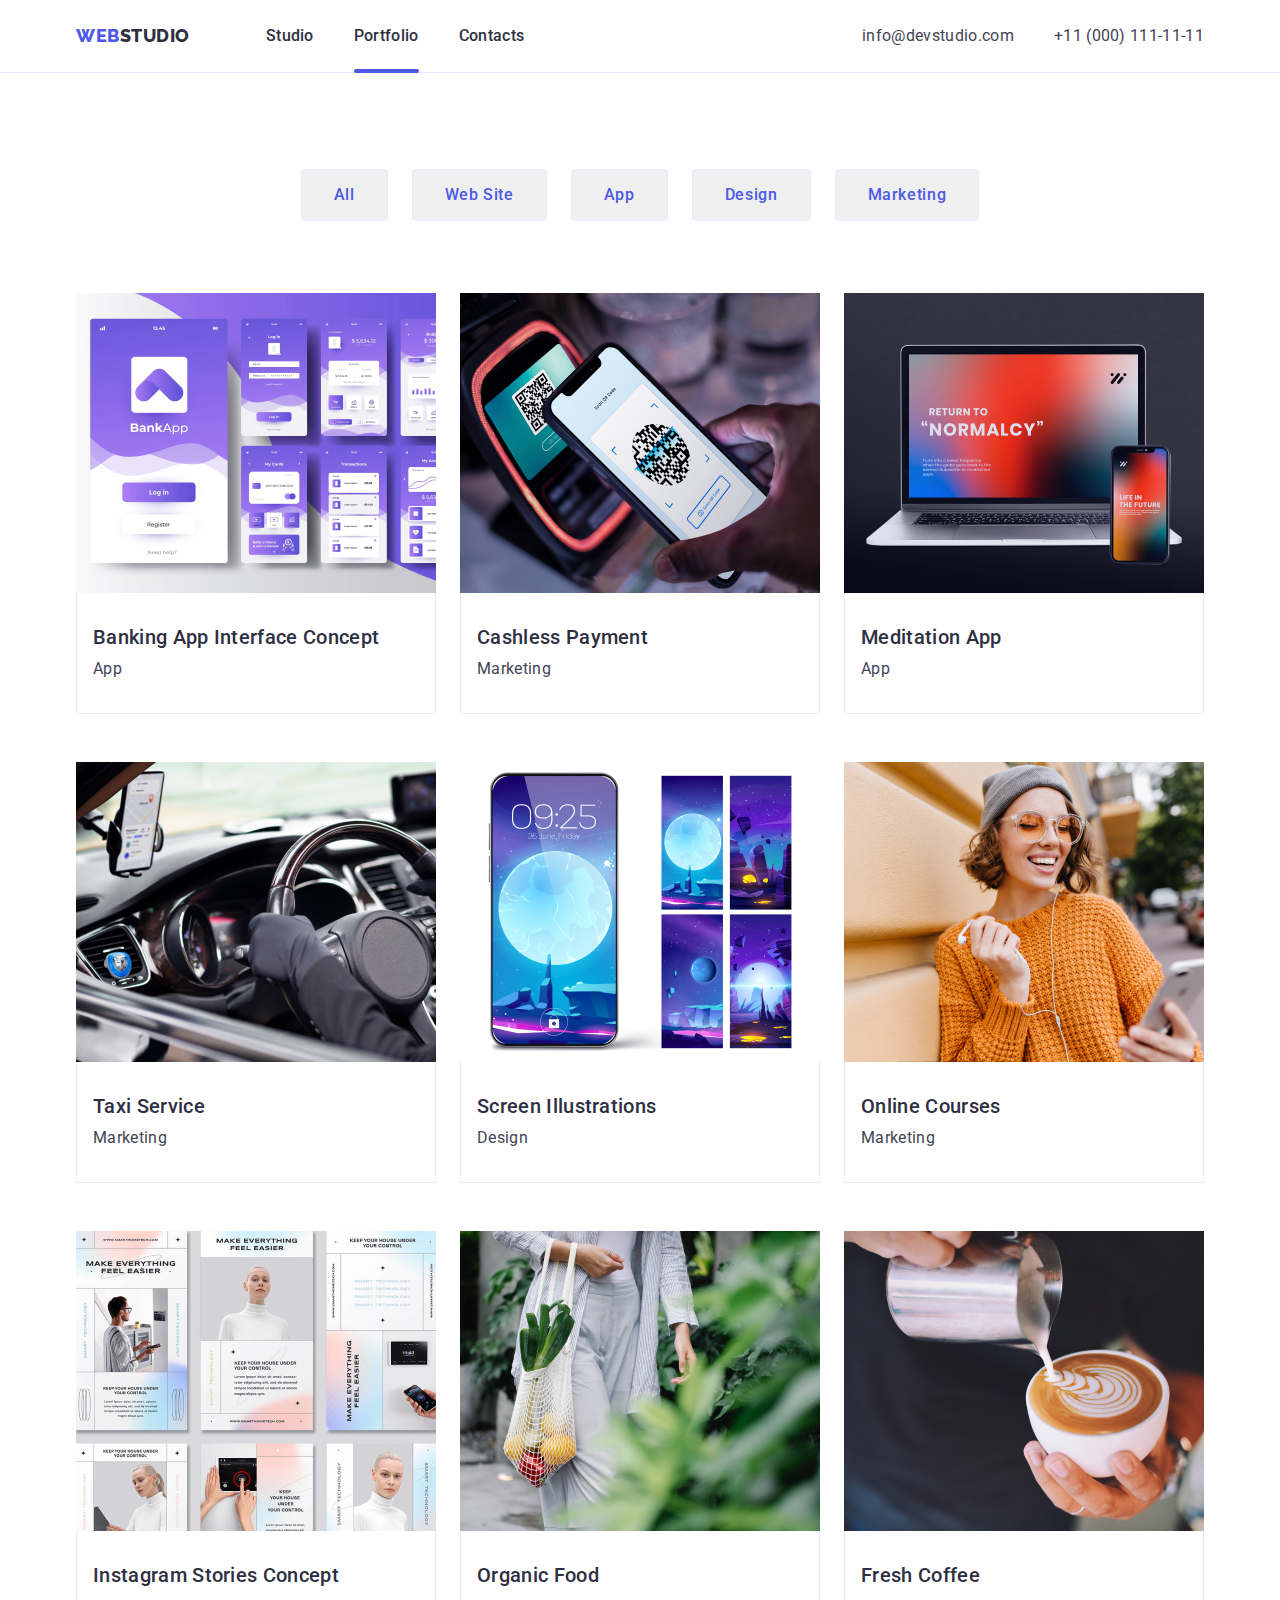
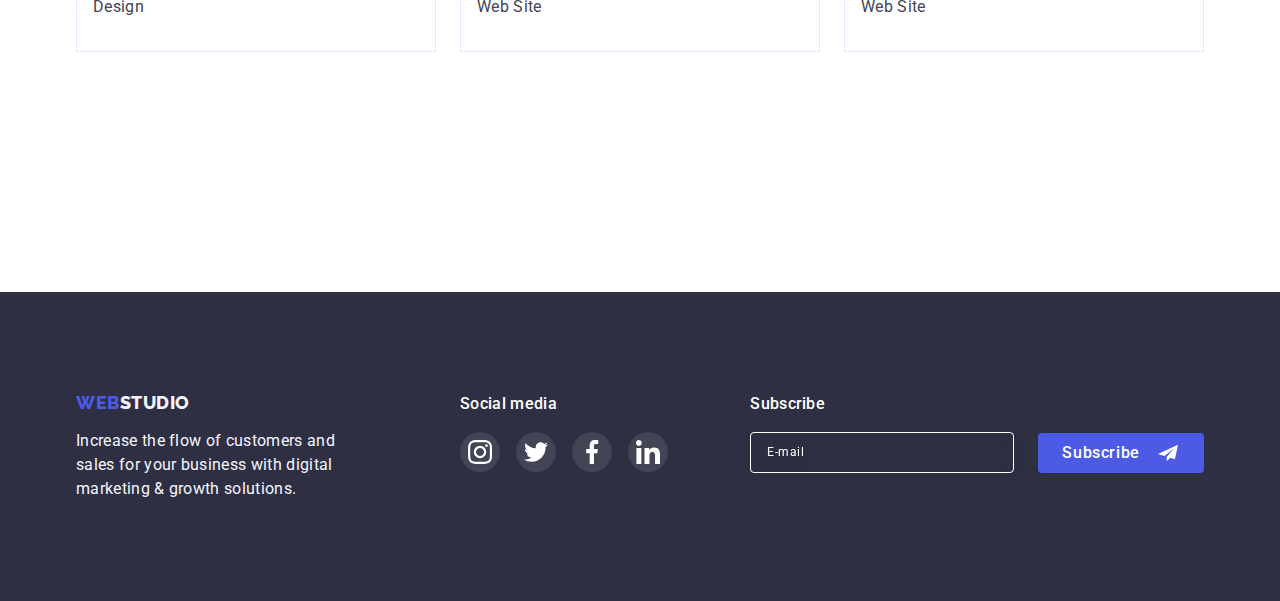
==== portfolio.html @ aff448b3 "Initial commit" ====
<!DOCTYPE html>
<html lang="en">
   <head>
      <meta charset="UTF-8" />
      <meta http-equiv="X-UA-Compatible" content="IE=edge" />
      <meta name="viewport" content="width=device-width, initial-scale=1.0" />
      <title>Portfolio</title>
      <link href=" https://cdn.jsdelivr.net/npm/modern-normalize@1.1.0/modern-normalize.min.css " rel="stylesheet" />
      <link rel="preconnect" href="https://fonts.googleapis.com" />
      <link rel="preconnect" href="https://fonts.gstatic.com" crossorigin />
      <link href="https://fonts.googleapis.com/css2?family=Raleway:wght@800&family=Roboto:wght@400;500;700;900&display=swap" rel="stylesheet" />
      <link rel="stylesheet" href="css/styles.css" />
   </head>
   <body>
      <!-- header -->
      <header class="header">
         <div class="container header__content">
            <nav class="header__nav">
               <a href="./index.html" class="header__logo link">Web<span>Studio</span></a>
               <ul class="header__menu-list list">
                  <li class="header__menu-item"><a href="./index.html" class="header__menu-link link">Studio</a></li>
                  <li class="header__menu-item active"><a href="./portfolio.html" class="header__menu-link link">Portfolio</a></li>
                  <li class="header__menu-item"><a href="" class="header__menu-link link">Contacts</a></li>
               </ul>
            </nav>
            <address class="header__contacts">
               <ul class="list header__contacts-list">
                  <li class="header__contacts-item"><a href="mailto:info@devstudio.com" class="header__contacts-link link">info@devstudio.com</a></li>
                  <li class="header__contacts-item"><a href="tel:+110001111111" class="header__contacts-link link">+11 (000) 111-11-11</a></li>
               </ul>
            </address>
         </div>
      </header>
      <!-- main -->
      <main class="main">
         <section class="projects">
            <h1 class="projects__title" hidden>My portfolio</h1>
            <div class="container">
               <ul class="filter__list list">
                  <li class="filter__item"><button type="button" class="filter__button">All</button></li>
                  <li class="filter__item"><button type="button" class="filter__button">Web Site</button></li>
                  <li class="filter__item"><button type="button" class="filter__button">App</button></li>
                  <li class="filter__item"><button type="button" class="filter__button">Design</button></li>
                  <li class="filter__item"><button type="button" class="filter__button">Marketing</button></li>
               </ul>
               <ul class="projects__list list">
                  <li class="projects__item">
                     <a href="" class="link">
                        <div class="projects__item-wrapper">
                           <img src="./images/portfolio/banking-app-interface-concept.jpg" alt="banking app interface" class="projects__item-img" width="360" height="300" />
                           <p class="project__item-cover-text">14 Stylish and User-Friendly App Design Concepts · Task Manager App · Calorie Tracker App · Exotic Fruit Ecommerce App · Cloud Storage App</p>
                        </div>
                        <div class="project__item-content">
                           <h2 class="projects__item-title">Banking App Interface Concept</h2>
                           <p class="projects__item-desc">App</p>
                        </div>
                     </a>
                  </li>
                  <li class="projects__item">
                     <a href="" class="link">
                        <div class="projects__item-wrapper">
                           <img src="./images/portfolio/cashless-payment.jpg" alt="using a smartphone to pay" class="projects__item-img" width="360" height="300" />
                           <p class="project__item-cover-text">14 Stylish and User-Friendly App Design Concepts · Task Manager App · Calorie Tracker App · Exotic Fruit Ecommerce App · Cloud Storage App</p>
                        </div>
                        <div class="project__item-content">
                           <h2 class="projects__item-title">Cashless Payment</h2>
                           <p class="projects__item-desc">Marketing</p>
                        </div>
                     </a>
                  </li>
                  <li class="projects__item">
                     <a href="" class="link">
                        <div class="projects__item-wrapper">
                           <img src="./images/portfolio/meditaion-app.jpg" alt="meditation app" class="projects__item-img" width="360" height="300" />
                           <p class="project__item-cover-text">14 Stylish and User-Friendly App Design Concepts · Task Manager App · Calorie Tracker App · Exotic Fruit Ecommerce App · Cloud Storage App</p>
                        </div>
                        <div class="project__item-content">
                           <h2 class="projects__item-title">Meditation App</h2>
                           <p class="projects__item-desc">App</p>
                        </div>
                     </a>
                  </li>
                  <li class="projects__item">
                     <a href="" class="link">
                        <div class="projects__item-wrapper">
                           <img src="./images/portfolio/taxi-service.jpg" alt="taxi service" class="projects__item-img" width="360" height="300" />
                           <p class="project__item-cover-text">14 Stylish and User-Friendly App Design Concepts · Task Manager App · Calorie Tracker App · Exotic Fruit Ecommerce App · Cloud Storage App</p>
                        </div>
                        <div class="project__item-content">
                           <h2 class="projects__item-title">Taxi Service</h2>
                           <p class="projects__item-desc">Marketing</p>
                        </div>
                     </a>
                  </li>
                  <li class="projects__item">
                     <a href="" class="link">
                        <div class="projects__item-wrapper">
                           <img src="./images/portfolio/screen-illustrations.jpg" alt="phone theme illustration" class="projects__item-img" width="360" height="300" />
                           <p class="project__item-cover-text">14 Stylish and User-Friendly App Design Concepts · Task Manager App · Calorie Tracker App · Exotic Fruit Ecommerce App · Cloud Storage App</p>
                        </div>
                        <div class="project__item-content">
                           <h2 class="projects__item-title">Screen Illustrations</h2>
                           <p class="projects__item-desc">Design</p>
                        </div>
                     </a>
                  </li>
                  <li class="projects__item">
                     <a href="" class="link">
                        <div class="projects__item-wrapper">
                           <img src="./images/portfolio/online-courses.jpg" alt="girl speaking by video chat" class="projects__item-img" width="360" height="300" />
                           <p class="project__item-cover-text">14 Stylish and User-Friendly App Design Concepts · Task Manager App · Calorie Tracker App · Exotic Fruit Ecommerce App · Cloud Storage App</p>
                        </div>
                        <div class="project__item-content">
                           <h2 class="projects__item-title">Online Courses</h2>
                           <p class="projects__item-desc">Marketing</p>
                        </div>
                     </a>
                  </li>
                  <li class="projects__item">
                     <a href="" class="link">
                        <div class="projects__item-wrapper">
                           <img src="./images/portfolio/instagram-stories-concept.jpg" alt="concept of instagram stories" class="projects__item-img" width="360" height="300" />
                           <p class="project__item-cover-text">14 Stylish and User-Friendly App Design Concepts · Task Manager App · Calorie Tracker App · Exotic Fruit Ecommerce App · Cloud Storage App</p>
                        </div>
                        <div class="project__item-content">
                           <h2 class="projects__item-title">Instagram Stories Concept</h2>
                           <p class="projects__item-desc">Design</p>
                        </div>
                     </a>
                  </li>
                  <li class="projects__item">
                     <a href="" class="link">
                        <div class="projects__item-wrapper">
                           <img src="./images/portfolio/organic-food.jpg" alt="girl carry organic food" class="projects__item-img" width="360" height="300" />
                           <p class="project__item-cover-text">14 Stylish and User-Friendly App Design Concepts · Task Manager App · Calorie Tracker App · Exotic Fruit Ecommerce App · Cloud Storage App</p>
                        </div>
                        <div class="project__item-content">
                           <h2 class="projects__item-title">Organic Food</h2>
                           <p class="projects__item-desc">Web Site</p>
                        </div>
                     </a>
                  </li>
                  <li class="projects__item">
                     <a href="" class="link">
                        <div class="projects__item-wrapper">
                           <img src="./images/portfolio/fresh-coffee.jpg" alt="latte art example" class="projects__item-img" width="360" height="300" />
                           <p class="project__item-cover-text">14 Stylish and User-Friendly App Design Concepts · Task Manager App · Calorie Tracker App · Exotic Fruit Ecommerce App · Cloud Storage App</p>
                        </div>
                        <div class="project__item-content">
                           <h2 class="projects__item-title">Fresh Coffee</h2>
                           <p class="projects__item-desc">Web Site</p>
                        </div>
                     </a>
                  </li>
               </ul>
            </div>
         </section>
      </main>
      <!-- footer -->
      <footer class="footer">
         <div class="container footer__container">
            <div class="footer__content">
               <a href="./index.html" class="header__logo link footer__logo">Web<span class="footer__logo-span">Studio</span></a>
               <p class="footer__text">Increase the flow of customers and sales for your business with digital marketing & growth solutions.</p>
            </div>
            <div class="footer__social">
               <h2 class="footer__title">Social media</h2>
               <ul class="footer__list list">
                  <li class="footer__item">
                     <a href="" class="footer__link">
                        <svg width="24" height="24" class="footer__icon">
                           <use href="./images/icons.svg#icon-instagram"></use>
                        </svg>
                     </a>
                  </li>
                  <li class="footer__item">
                     <a href="" class="footer__link">
                        <svg width="24" height="24" class="footer__icon">
                           <use href="./images/icons.svg#icon-twitter"></use>
                        </svg>
                     </a>
                  </li>
                  <li class="footer__item">
                     <a href="" class="footer__link">
                        <svg width="24" height="24" class="footer__icon">
                           <use href="./images/icons.svg#icon-facebook"></use>
                        </svg>
                     </a>
                  </li>
                  <li class="footer__item">
                     <a href="" class="footer__link">
                        <svg width="24" height="24" class="footer__icon">
                           <use href="./images/icons.svg#icon-linkedin"></use>
                        </svg>
                     </a>
                  </li>
               </ul>
            </div>
            <div class="footer__subscribe">
               <h2 class="footer__title">Subscribe</h2>
               <form class="footer__form">
                  <input type="text" class="footer__form-email" name="footer__form-email" id="footer__form-email" placeholder="E-mail" />
                  <button class="footer__form-button" type="submit">
                     <span>Subscribe</span>
                     <svg class="footer__form-icon" width="24" height="20">
                        <use href="./images/icons.svg#icon-telegram"></use>
                     </svg>
                  </button>
               </form>
            </div>
         </div>
      </footer>
   </body>
</html>
---- css/styles.css ----
p,
h1,
h2,
h3,
h4,
h5,
h6 {
   margin: 0;
}

ul {
   padding-left: 0;
   margin: 0;
}

button {
   cursor: pointer;
}

address {
   font-style: normal;
}

body {
   font-family: 'Open Sans', sans-serif;
}

img {
   display: block;
   width: 100%;
   height: auto;
}

.visually-hidden {
   position: absolute;
   width: 1px;
   height: 1px;
   margin: -1px;
   border: 0;
   padding: 0;

   white-space: nowrap;
   clip-path: inset(100%);
   clip: rect(0 0 0 0);
   overflow: hidden;
}

.container {
   max-width: 1158px;
   padding: 0 15px;
   margin: 0 auto;
}

:root {
   --clr-iris: #4d5ae5;
   --clr-ocean: #404bbf;
   --clr-navy-blue: #2e2f42;
   --clr-green: #31d0aa;
   --clr-slate: #434455;
   --clr-light-slate: #8e8f99;
   --clr-cornflower: #e7e9fc;
   --clr-cloud: #f4f4fd;
   --clr-dairy: #fcfcfc;
   --clr-navy-blue-modal: rgba(46, 47, 66, 0.4);
   --clr-grey: rgba(46, 47, 66, 0.7);
}

body {
   font-family: 'Roboto', sans-serif;
   font-size: 16px;
   font-weight: 400;
   line-height: 1.5;
   letter-spacing: 0.02em;
   color: var(--clr-slate);
}

.link {
   text-decoration: none;
}

.list {
   list-style: none;
}

/* HEADER */

.header {
   border-bottom: 1px solid #e7e9fc;
}

.header__content {
   display: flex;
   align-items: center;
   justify-content: space-between;
}

.header__nav {
   display: flex;
   align-items: center;
}

.header__logo {
   margin: 0 76px 0 0;
   font-family: 'Raleway', sans-serif;
   font-size: 18px;
   font-weight: 800;
   line-height: 1.17;
   letter-spacing: 0.03em;
   text-transform: uppercase;
   color: var(--clr-iris);
}

.header__logo span {
   color: var(--clr-navy-blue);
}

.header__menu-list {
   display: flex;
}

.header__menu-item {
   position: relative;
   padding: 24px 0;
   margin: 0 40px 0 0;
   font-weight: 500;
   font-size: 16px;
   line-height: 1.5;
   letter-spacing: 0.02em;
   color: var(--clr-navy-blue);
}

.header__menu-item:last-child {
   margin: 0;
}

.header__menu-item.active::after {
   content: '';
   position: absolute;
   bottom: -1px;
   left: 0;
   width: 100%;
   height: 4px;
   background-color: var(--clr-iris);
   border-radius: 4px;
}

.header__menu-item a,
.header__contacts-item a {
   font-family: inherit;
   font-weight: 500;
   font-style: normal;
   color: var(--clr-navy-blue);
   text-decoration: none;
}

.header__menu-link {
   transition: color 250ms cubic-bezier(0.4, 0, 0.2, 1);
}

.header__menu-link:hover,
.header__menu-link:focus {
   color: var(--clr-ocean);
}

.header__contacts-item .header__contacts-link {
   font-weight: 400;
   letter-spacing: 0.02em;
   color: var(--clr-slate);
   transition: color 250ms cubic-bezier(0.4, 0, 0.2, 1);
}

.header__contacts-link:hover,
.header__contacts-link:focus {
   color: var(--clr-ocean);
}

.header__contacts {
   font-style: normal;
}

.header__contacts-list {
   display: flex;
}

.header__contacts-item:not(:last-child) {
   margin: 0 40px 0 0;
}

/* section HERO */

.hero {
   padding: 188px 0;
   background: linear-gradient(rgba(46, 47, 66, 0.7), rgba(46, 47, 66, 0.7)), url('../images/hero-background.png') no-repeat 0 0 / cover;
}

.hero__container {
   display: flex;
   flex-direction: column;
   align-items: center;
   justify-content: center;
}

.hero__title {
   max-width: 496px;
   margin: 0 0 48px 0;
   font-size: 56px;
   font-weight: 700;
   line-height: 1.07;
   letter-spacing: 0.02em;
   color: #ffffff;
   text-align: center;
}

.hero__button {
   padding: 16px 32px;
   font-family: 'Roboto', sans-serif;
   font-size: 16px;
   font-weight: 500;
   line-height: 1.5;
   letter-spacing: 0.04em;
   color: #ffffff;
   cursor: pointer;
   background-color: var(--clr-iris);
   border: none;
   box-shadow: 0px 4px 4px rgba(0, 0, 0, 0.15);
   border-radius: 4px;
   transition: background-color 250ms cubic-bezier(0.4, 0, 0.2, 1);
}

.hero__button:hover,
.hero__button:focus {
   background-color: var(--clr-ocean);
}

/* section FEATURES */
.features {
   padding: 120px 0;
}

.features__title {
   margin: 0 0 8px 0;
   font-size: 20px;
   font-weight: 500;
   line-height: 1.2;
   letter-spacing: 0.02em;
   color: var(--clr-navy-blue);
}

.features__list {
   display: flex;
}

.features__item:not(:last-child) {
   margin: 0 24px 0 0;
}

.features__img {
   padding: 24px 100px;
   margin: 0 0 8px 0;
   background-color: var(--clr-cloud);
}

/* section ABOUT US */
.about-us {
   padding: 0 0 120px 0;
}

.about-us__title {
   margin: 0 0 72px 0;
   font-size: 36px;
   font-weight: 700;
   line-height: 1.11;
   color: var(--clr-navy-blue);
   text-transform: capitalize;
   text-align: center;
}

.about-us__list {
   display: flex;
}

.about-us__item:not(:last-child) {
   margin: 0 24px 0 0;
}

/* section OUR TEAM */
.our-team {
   padding: 120px 0;
   background-color: var(--clr-cloud);
}

.our-team__title {
   margin: 0 0 72px 0;
   font-size: 36px;
   font-weight: 700;
   line-height: 1.11;
   letter-spacing: 0.02em;
   color: var(--clr-navy-blue);
   text-transform: capitalize;
   text-align: center;
}

.our-team__list {
   display: flex;
}

.our-team__item {
   background-color: #ffffff;
   box-shadow: 0px 1px 6px rgba(46, 47, 66, 0.08), 0px 1px 1px rgba(46, 47, 66, 0.16), 0px 2px 1px rgba(46, 47, 66, 0.08);
   border-radius: 0px 0px 4px 4px;
}

.our-team__item:not(:last-child) {
   margin: 0 24px 0 0;
}

.our-team__item-img {
   display: block;
}

.our-team__item-content {
   padding: 32px 16px;
   text-align: center;
}

.our-team__item-title {
   margin: 0 0 8px 0;
   font-size: 20px;
   font-weight: 500;
   line-height: 1.2;
   letter-spacing: 0.02em;
   color: var(--clr-navy-blue);
}

.our-team__text {
   margin: 0 0 8px 0;
}

.our-team__item-soc-list {
   display: flex;
   align-items: center;
   justify-content: space-between;
}

.our-team__item-soc-link {
   display: flex;
   align-items: center;
   justify-content: center;
   width: 40px;
   height: 40px;
   background-color: var(--clr-iris);
   border-radius: 50%;
   transition: background-color 250ms cubic-bezier(0.4, 0, 0.2, 1);
}

.our-team__item-soc-link:hover,
.our-team__item-soc-link:focus {
   background-color: var(--clr-ocean);
}

.our-team__item-soc-icon {
   fill: #ffffff;
}

/* section FILTER */
.projects {
   padding: 96px 0 120px 0;
}

.filter__list {
   display: flex;
   align-items: center;
   justify-content: center;
   margin: 0 0 72px 0;
}

.filter__item:not(:last-child) {
   margin: 0 24px 0 0;
}

.filter__button {
   padding: 16px 32px;
   font-weight: 500;
   letter-spacing: 0.04em;
   color: var(--clr-iris);
   border-radius: 4px;
   border: 1px solid #e7e9fc;
   border-radius: 4px;
   cursor: pointer;
   transition: color 250ms cubic-bezier(0.4, 0, 0.2, 1), background-color 250ms cubic-bezier(0.4, 0, 0.2, 1), border-color 250ms cubic-bezier(0.4, 0, 0.2, 1), box-shadow 250ms cubic-bezier(0.4, 0, 0.2, 1);
}

.filter__button:hover,
.filter__button:focus {
   color: #ffffff;
   background-color: var(--clr-ocean);
   box-shadow: 0px 3px 1px rgba(0, 0, 0, 0.1), 0px 2px 1px rgba(0, 0, 0, 0.08), 0px 2px 2px rgba(0, 0, 0, 0.12);
   border-color: transparent;
}

.projects__list {
   display: flex;
   justify-content: space-between;
   flex-wrap: wrap;
   padding: 0 0 120px 0;
   row-gap: 48px;
   column-gap: 24px;
}

.projects__item a:hover .project__item-cover-text,
.projects__item a:focus .project__item-cover-text {
   transform: translateY(0);
}

.projects__item-wrapper {
   position: relative;
   overflow: hidden;
}

.project__item-cover-text {
   position: absolute;
   top: 0;
   height: 100%;
   padding: 40px 32px;
   color: var(--clr-cloud);
   background-color: var(--clr-iris);
   transform: translateY(100%);
   transition: transform 250ms cubic-bezier(0.4, 0, 0.2, 1);
}

.projects__item:hover,
.projects__item:focus {
   box-shadow: 0px 1px 6px rgba(46, 47, 66, 0.08), 0px 1px 1px rgba(46, 47, 66, 0.16), 0px 2px 1px rgba(46, 47, 66, 0.08);
}

.projects__item-img {
   display: block;
}

.project__item-content {
   padding: 32px 16px;
   background-color: #ffffff;
   border: 1px solid #e7e9fc;
   border-top: none;
}

.projects__item-title {
   margin: 0 0 8px 0;
   font-size: 20px;
   font-weight: 500;
   line-height: 1.2;
   color: var(--clr-navy-blue);
}

.projects__item-desc {
   color: var(--clr-slate);
}

/* section CUSTOMERS */
.customers {
   padding: 120px 0;
   text-align: center;
}

.customers__title {
   margin: 0 0 72px 0;
   font-size: 36px;
   font-weight: 700;
   line-height: 1.1;
}

.customers__list {
   display: flex;
   align-items: center;
   justify-content: space-between;
}

.customers__link {
   display: flex;
   align-items: center;
   justify-content: center;
   padding: 16px 32px;
   border: 1px solid #8e8f99;
   border-radius: 4px;
   transition: border-color 250ms cubic-bezier(0.4, 0, 0.2, 1), fill 250ms cubic-bezier(0.4, 0, 0.2, 1);
}

.customers__link:hover,
.customers__link:focus {
   border-color: var(--clr-ocean);
}

.customers__link:hover .customers__icon,
.customers__link:focus .customers__icon {
   fill: var(--clr-ocean);
}

.customers__icon {
   fill: #afb1b8;
   transition: fill 250ms cubic-bezier(0.4, 0, 0.2, 1);
}

/* FOOTER */
.footer {
   padding: 100px 0;
   background-color: var(--clr-navy-blue);
}

.footer__container {
   display: flex;
}

.footer__content {
   max-width: 264px;
   margin: 0 120px 0 0;
}

.footer__logo {
   display: inline-block;
   margin: 0 0 16px 0;
}

.footer__text {
   color: var(--clr-cloud);
}

.header__logo .footer__logo-span {
   color: var(--clr-cloud);
}

.footer__list {
   display: flex;
}

.footer__title {
   margin: 0 0 16px 0;
   font-size: 16px;
   font-weight: 500;
   line-height: 1.5;
   color: #ffffff;
}

.footer__item:not(:last-child) {
   margin: 0 16px 0 0;
}

.footer__link {
   display: flex;
   align-items: center;
   justify-content: center;
   width: 40px;
   height: 40px;
   background-color: rgba(255, 255, 255, 0.1);
   border-radius: 50%;
   transition: background-color 250ms cubic-bezier(0.4, 0, 0.2, 1);
}

.footer__link:hover,
.footer__link:focus {
   background-color: var(--clr-green);
}

.footer__icon {
   fill: #ffffff;
}

.footer__social {
   margin: 0 auto 0 0;
}

.footer__form {
   display: flex;
   align-items: center;
   justify-content: center;
}

.footer__form-email {
   padding: 8px 16px;
   margin: 0 24px 0 0;
   width: 264px;
   font-size: 12px;
   font-weight: 400;
   line-height: 1.9;
   letter-spacing: 0.04em;
   color: #ffffff;
   background-color: transparent;
   border: 1px solid #ffffff;
   filter: drop-shadow(0px 4px 4px rgba(0, 0, 0, 0.15));
   border-radius: 4px;
   transition: border-color 250ms cubic-bezier(0.4, 0, 0.2, 1);
}

.footer__form-email:focus {
   border-color: var(--clr-iris);
}

.footer__form-email::placeholder {
   color: #ffffff;
}

.footer__form-button {
   display: inline-flex;
   align-items: center;
   justify-content: center;
   padding: 8px 24px;
   color: #ffffff;
   background-color: var(--clr-iris);
   border-radius: 4px;
   border: none;
   cursor: pointer;
   transition: background-color 250ms cubic-bezier(0.4, 0, 0.2, 1);
}

.footer__form-button:hover,
.footer__form-button:focus {
   background-color: var(--clr-ocean);
}

.footer__form-button span {
   margin: 0 16px 0 0;
   font-weight: 500;
   letter-spacing: 0.04em;
   line-height: 1.5;
}

.footer__form-icon {
   fill: #ffffff;
}

/* MODAL */

.backdrop {
   position: fixed;
   top: 0;
   display: flex;
   align-items: center;
   justify-content: center;
   width: 100%;
   height: 100%;
   background-color: rgba(48, 48, 48, 0.445);
}

.modal {
   width: 406px;
   min-height: 576px;
   padding: 24px;
   background-color: var(--clr-dairy);
   box-shadow: 0px 1px 1px rgba(0, 0, 0, 0.14), 0px 1px 3px rgba(0, 0, 0, 0.12), 0px 2px 1px rgba(0, 0, 0, 0.2);
   border-radius: 4px;
}

.modal-close {
   display: block;
   padding: 0;
   margin: 0 0 24px auto;
   line-height: 0;
   width: 24px;
   height: 24px;
   border-radius: 50%;
   background: #e7e9fc;
   border: 1px solid rgba(0, 0, 0, 0.1);
   cursor: pointer;
   transition: background-color 250ms cubic-bezier(0.4, 0, 0.2, 1);
}

.modal-close:hover,
.modal-close:focus {
   background-color: var(--clr-ocean);
}

.modal-close-icon {
   transition: fill 250ms cubic-bezier(0.4, 0, 0.2, 1);
}

.modal-close:hover .modal-close-icon,
.modal-close:focus .modal-close-icon {
   fill: #ffffff;
}

.is-hidden {
   opacity: 0;
   visibility: hidden;
   pointer-events: none;
}

.no-scroll {
   overflow: hidden;
}

.modal-title {
   margin: 0 0 16px 0;
   font-weight: 500;
   color: var(--clr-navy-blue);
   text-align: center;
}

.modal-field {
   margin: 0 0 8px 0;
}

.modal-field-comment {
   margin: 0 0 16px 0;
}

.modal-field-privacy {
   margin: 0 0 24px 0;
}

.modal-label-text {
   display: inline-block;
   margin: 0 0 8px 0;
   font-size: 12px;
   line-height: 1.16;
   letter-spacing: 0.04em;
   color: var(--clr-light-slate);
}

.modal-input-wrap {
   position: relative;
}

.modal-input {
   width: 100%;
   height: 40px;
   padding: 0 0 0 38px;
   font-size: 12px;
   line-height: 1.16;
   letter-spacing: 0.04em;
   color: var(--clr-navy-blue);
   border: 1px solid #2e2f42;
   border-radius: 4px;
   outline: transparent;
   transition: border-color 250ms cubic-bezier(0.4, 0, 0.2, 1);
}

.modal-input-icon {
   position: absolute;
   top: 50%;
   left: 16px;
   transform: translateY(-50%);
   fill: var(--clr-navy-blue);
   transition: fill 250ms cubic-bezier(0.4, 0, 0.2, 1);
}

.modal-input:focus {
   border-color: var(--clr-iris);
}

.modal-input:focus + .modal-input-icon {
   fill: var(--clr-iris);
}

.modal-textarea:focus {
   border-color: var(--clr-iris);
}

.modal-textarea {
   width: 100%;
   height: 120px;
   font-size: 12px;
   line-height: 1.16;
   letter-spacing: 0.04em;
   color: var(--clr-navy-blue);
   border: 1px solid #999999;
   border-radius: 5px;
   background-color: transparent;
   resize: none;
   padding: 10px;
   outline: transparent;
}

.modal-textarea::placeholder {
   font-size: 12px;
   line-height: 1.16;
   letter-spacing: 0.04em;
   color: var(--clr-navy-blue-modal);
}

.check-text {
   display: flex;
   align-items: center;
   gap: 5px;
   position: relative;
   font-size: 12px;
   line-height: 1.333;
   letter-spacing: 0.04em;
   color: var(--clr-light-slate);
}

.check-text a {
   color: var(--clr-iris);
}

.check-text span {
   width: 16px;
   height: 16px;
   border-radius: 2px;
   border: 1px solid rgba(46, 47, 66, 0.4);
   display: flex;
   align-items: center;
   justify-content: center;
   fill: transparent;
   transition: background-color 250ms cubic-bezier(0.4, 0, 0.2, 1);
}

.modal-check:checked + .check-text span {
   background-color: var(--clr-ocean);
   border: none;
   fill: #f4f4fd;
}

.modal-check:focus + .check-text span {
   border-color: var(--clr-ocean);
}

.modal-button {
   display: block;
   min-width: 169px;
   min-height: 56px;
   margin: 0 auto;
   padding: 16px 32px;
   font-weight: 500;
   color: #ffffff;
   background-color: var(--clr-iris);
   box-shadow: 0px 4px 4px rgba(0, 0, 0, 0.15);
   border-radius: 4px;
   border: none;
   transition: background-color 250ms cubic-bezier(0.4, 0, 0.2, 1);
}

.modal-button:hover,
.modal-button:focus {
   background-color: var(--clr-ocean);
}
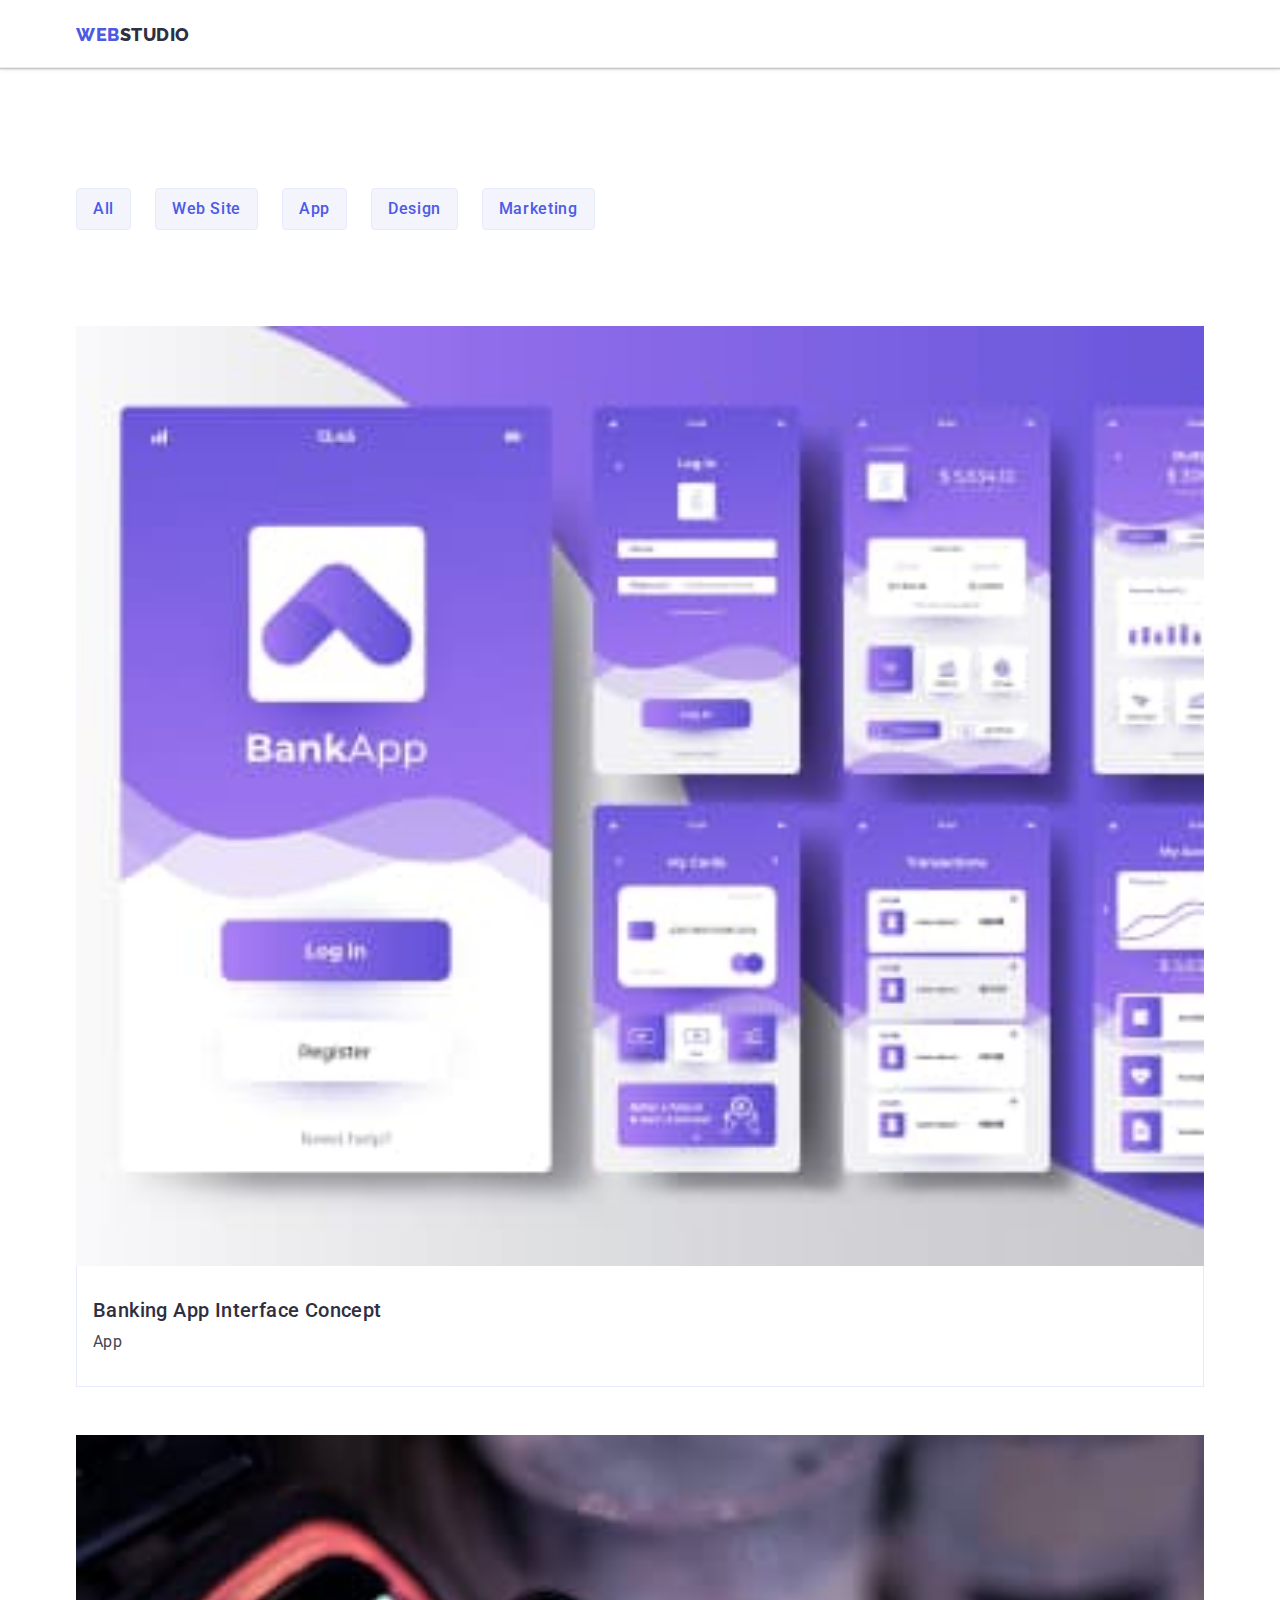
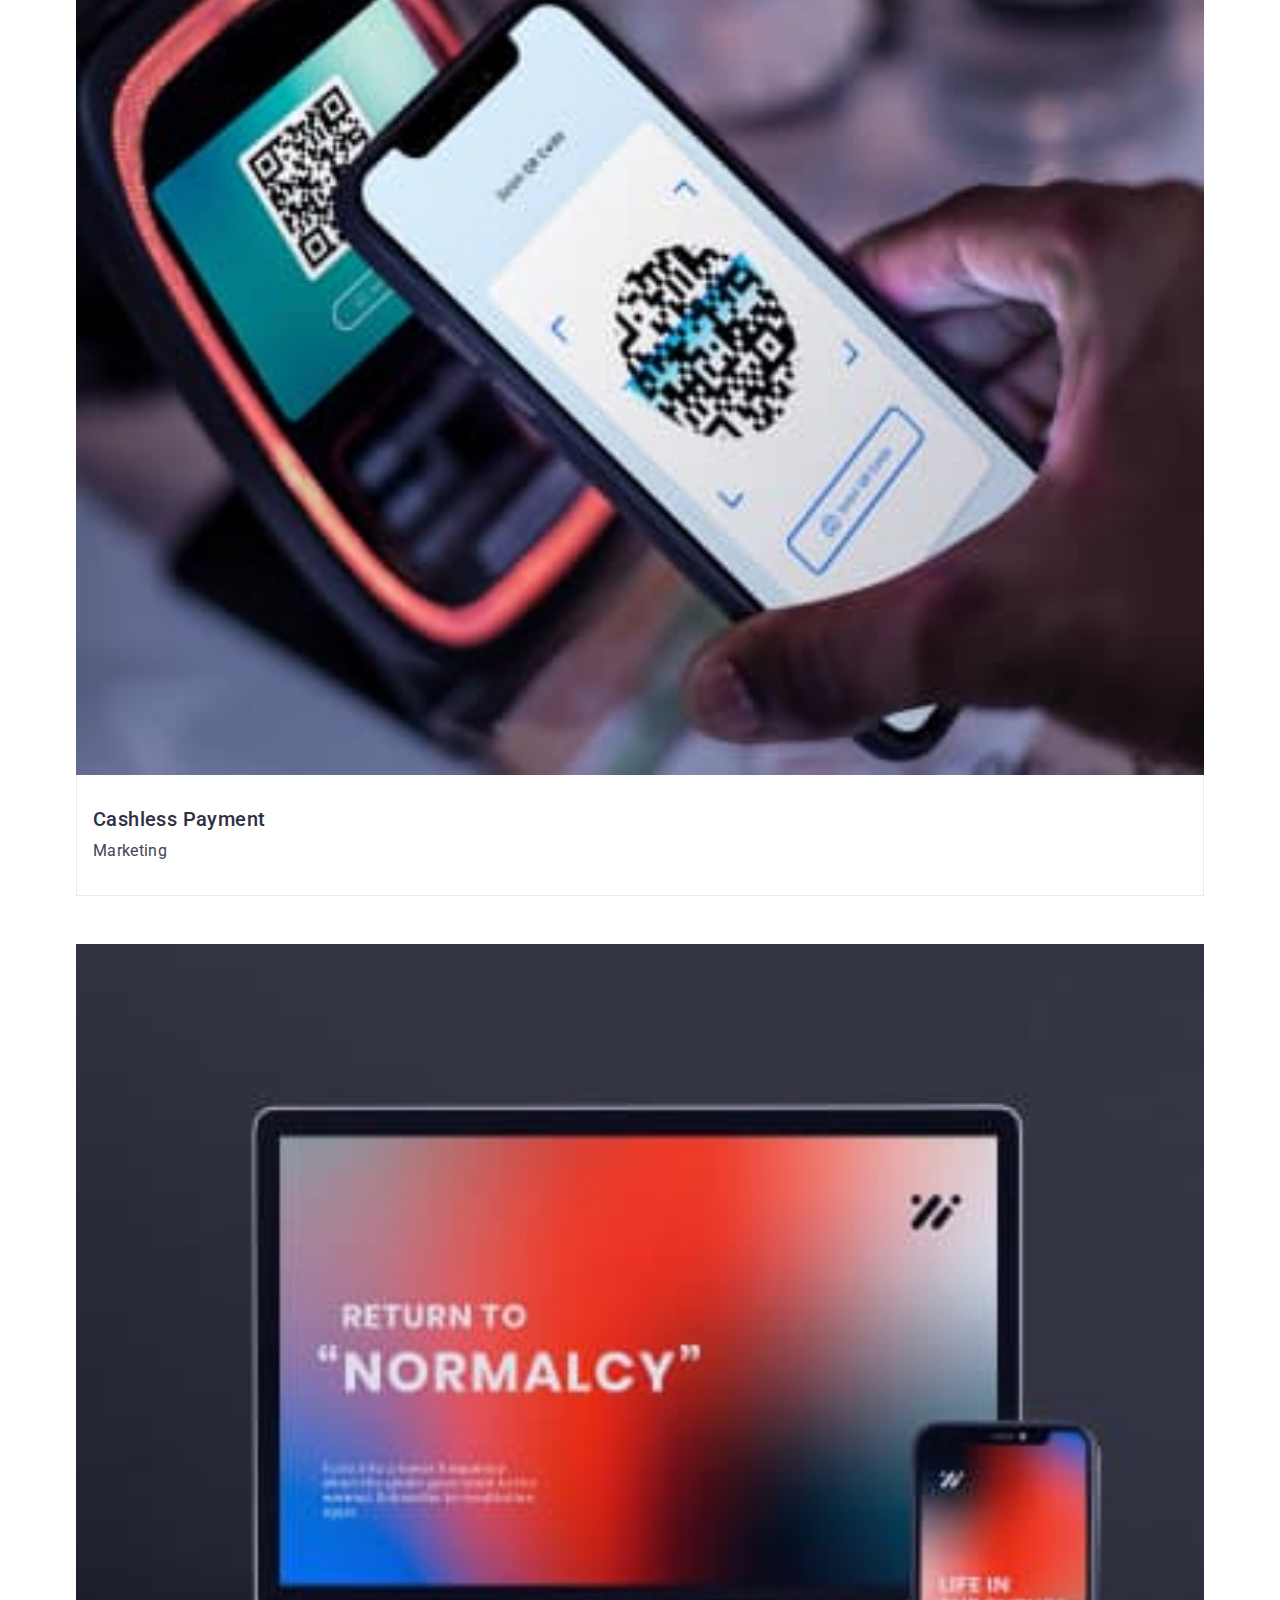
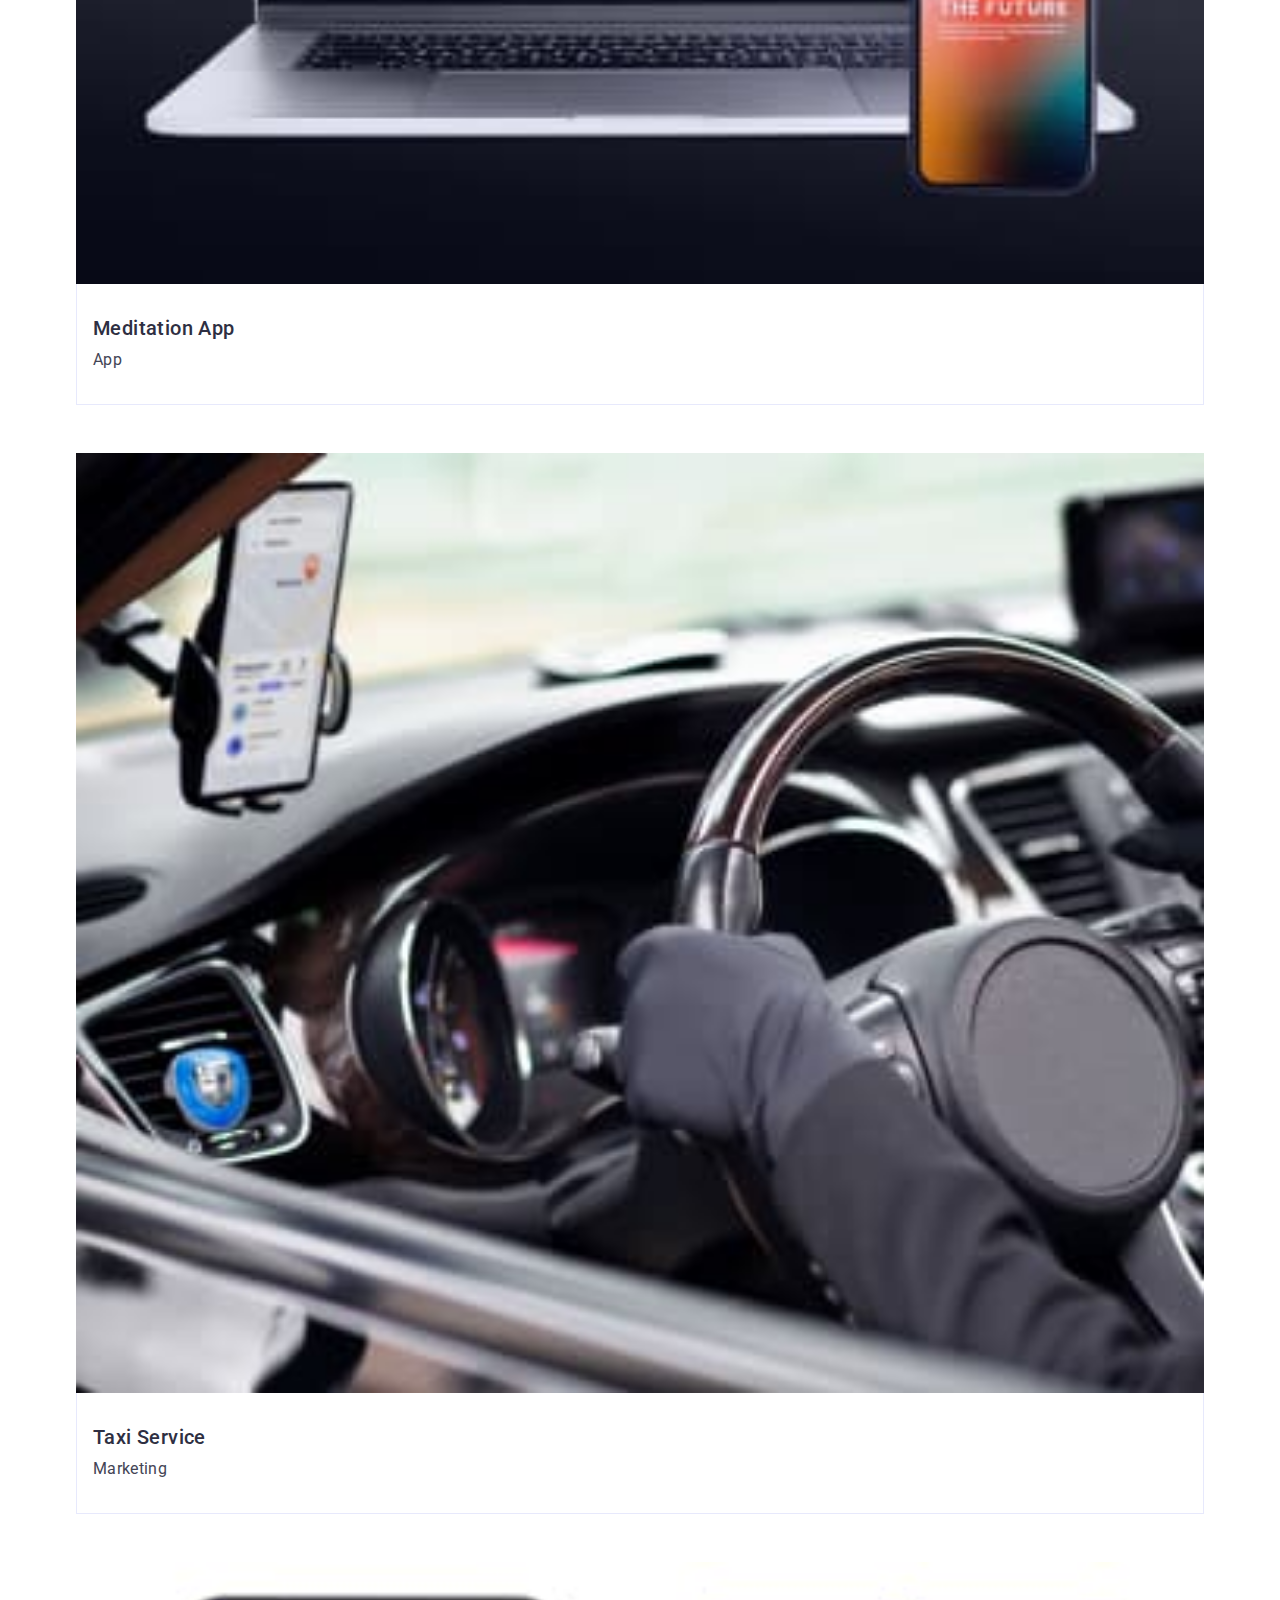
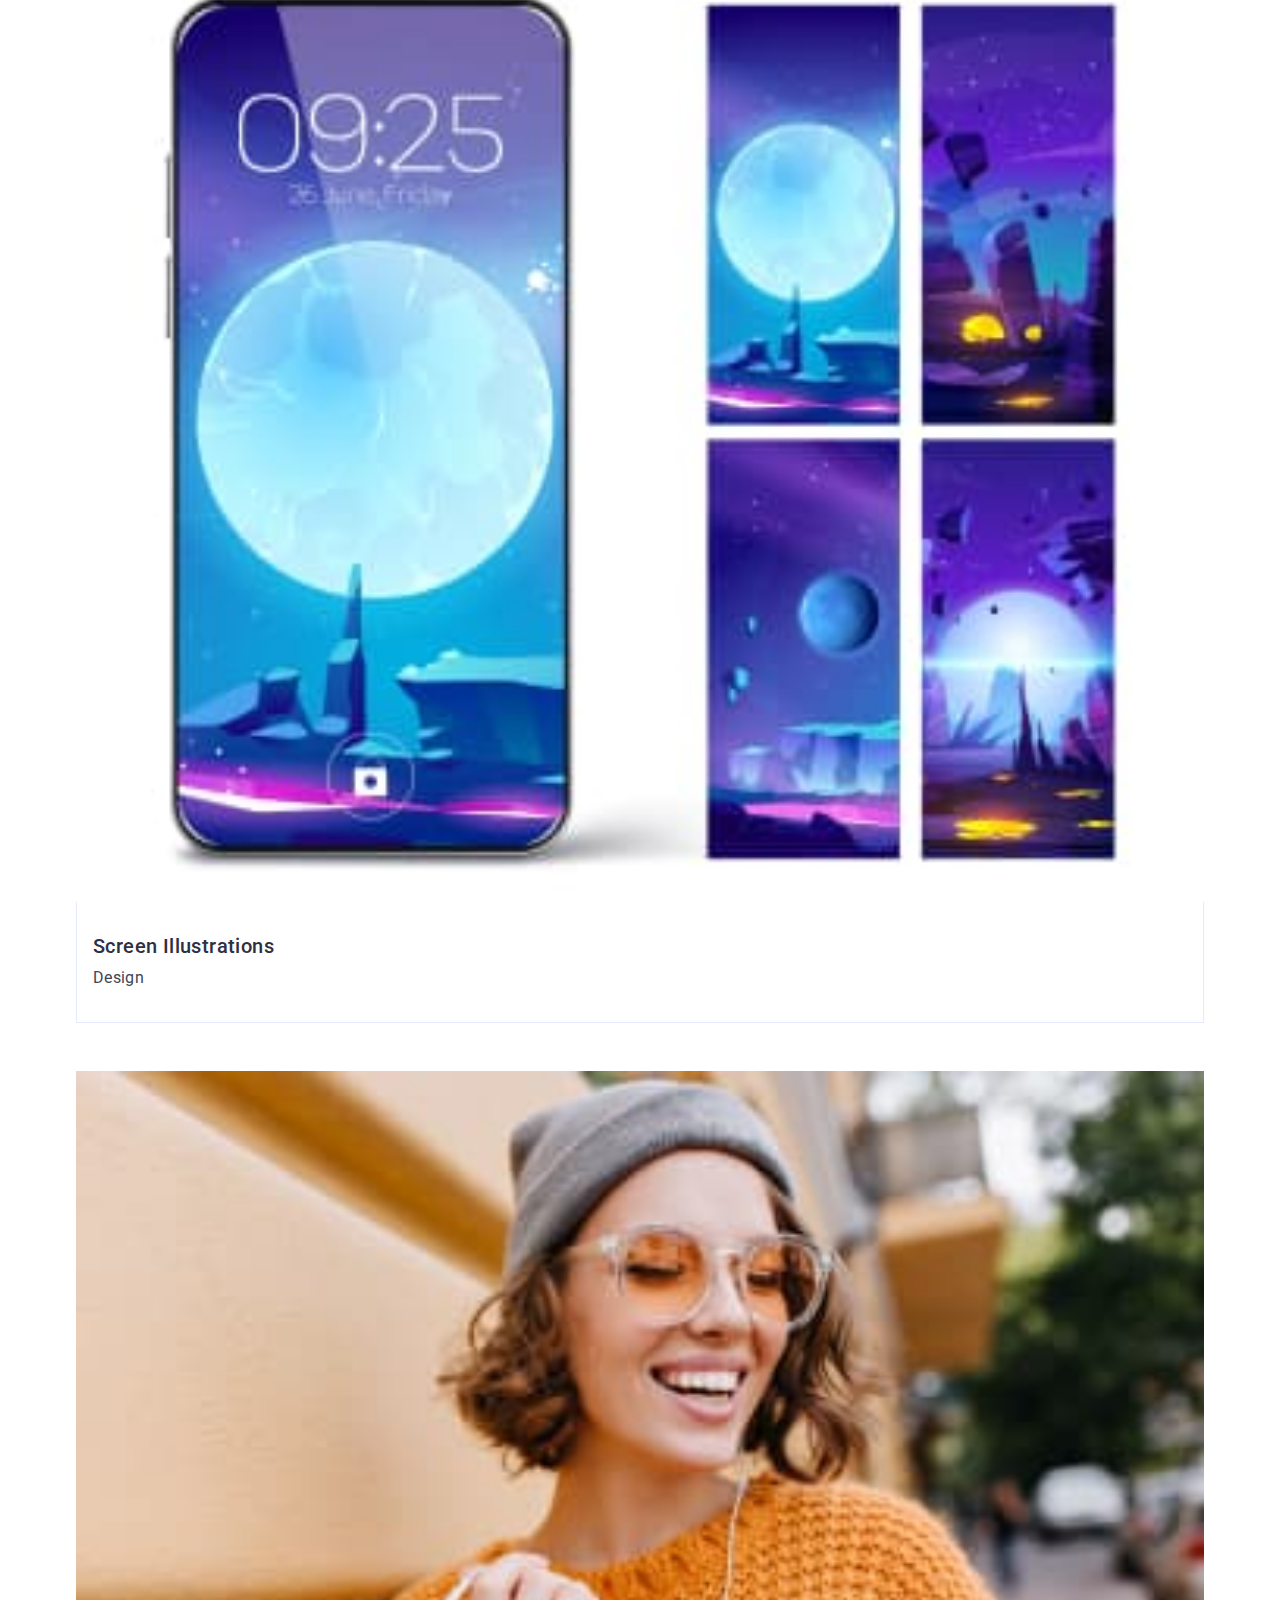
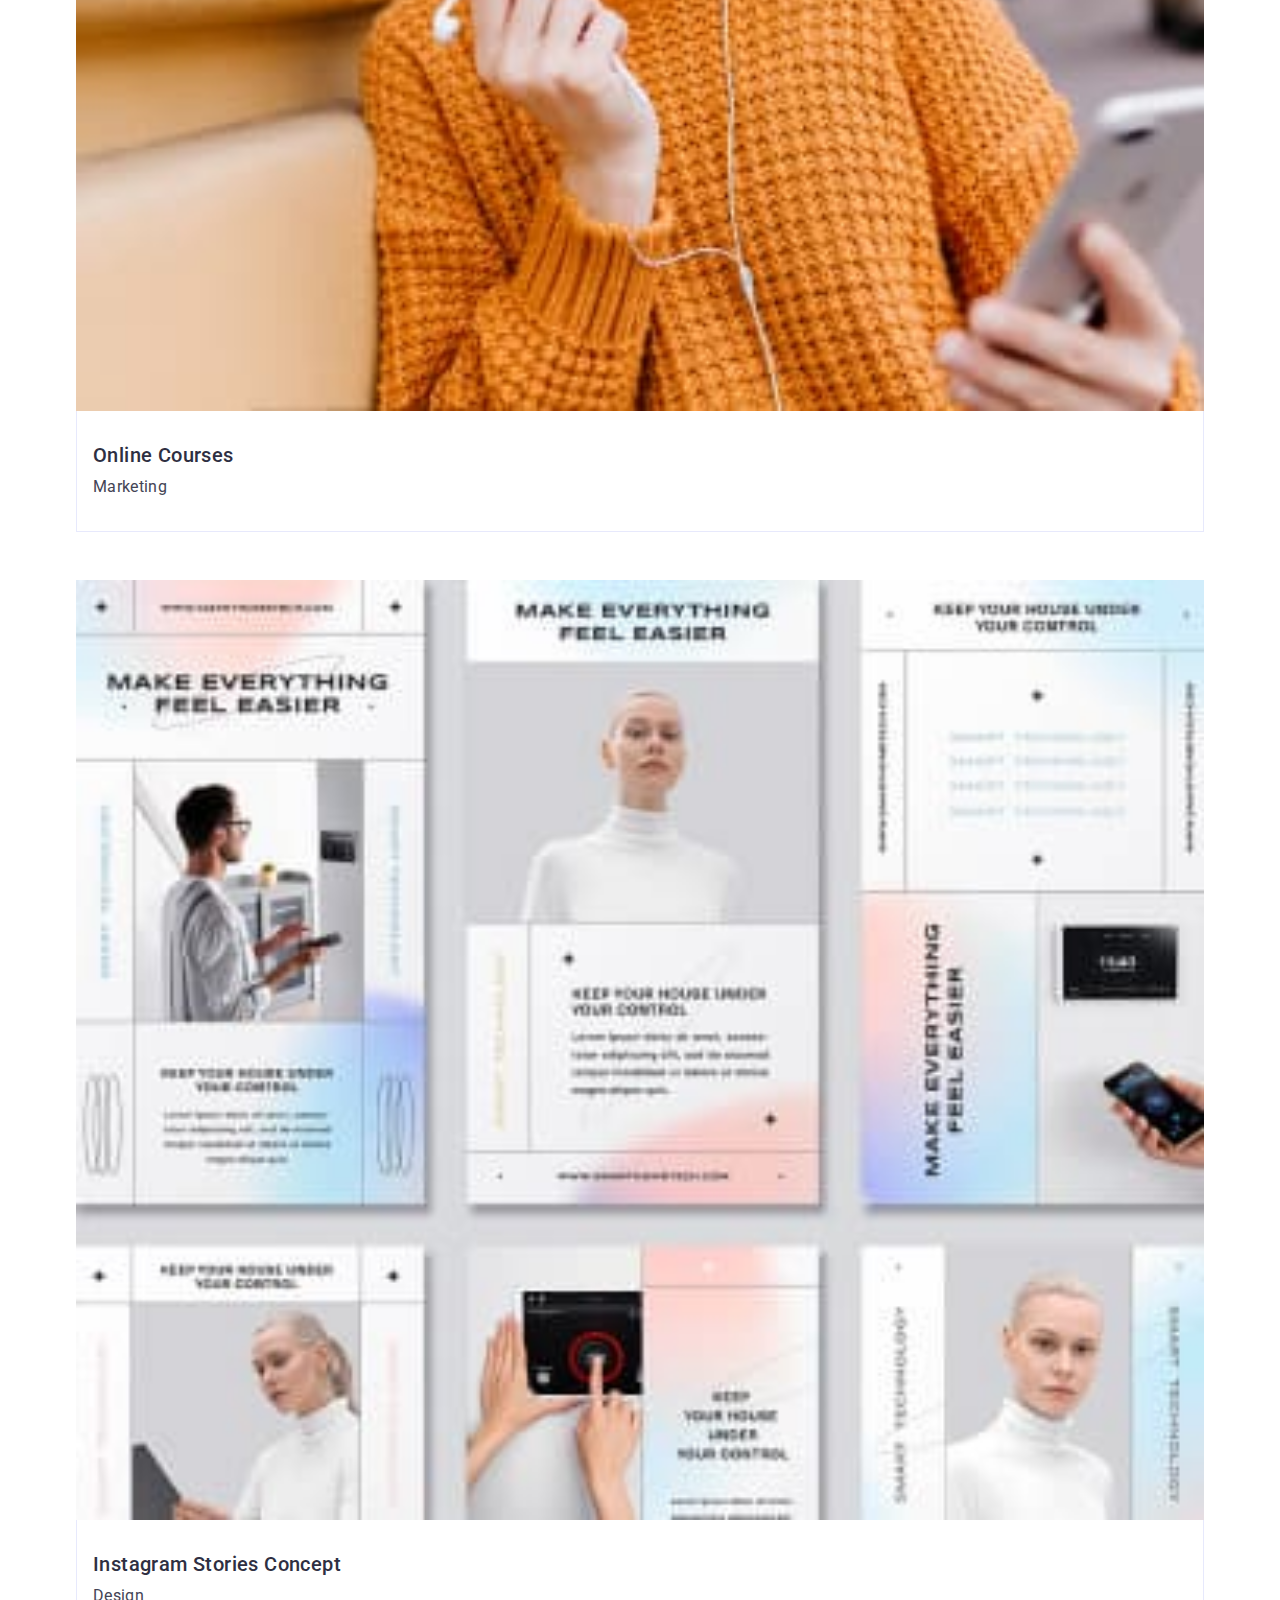
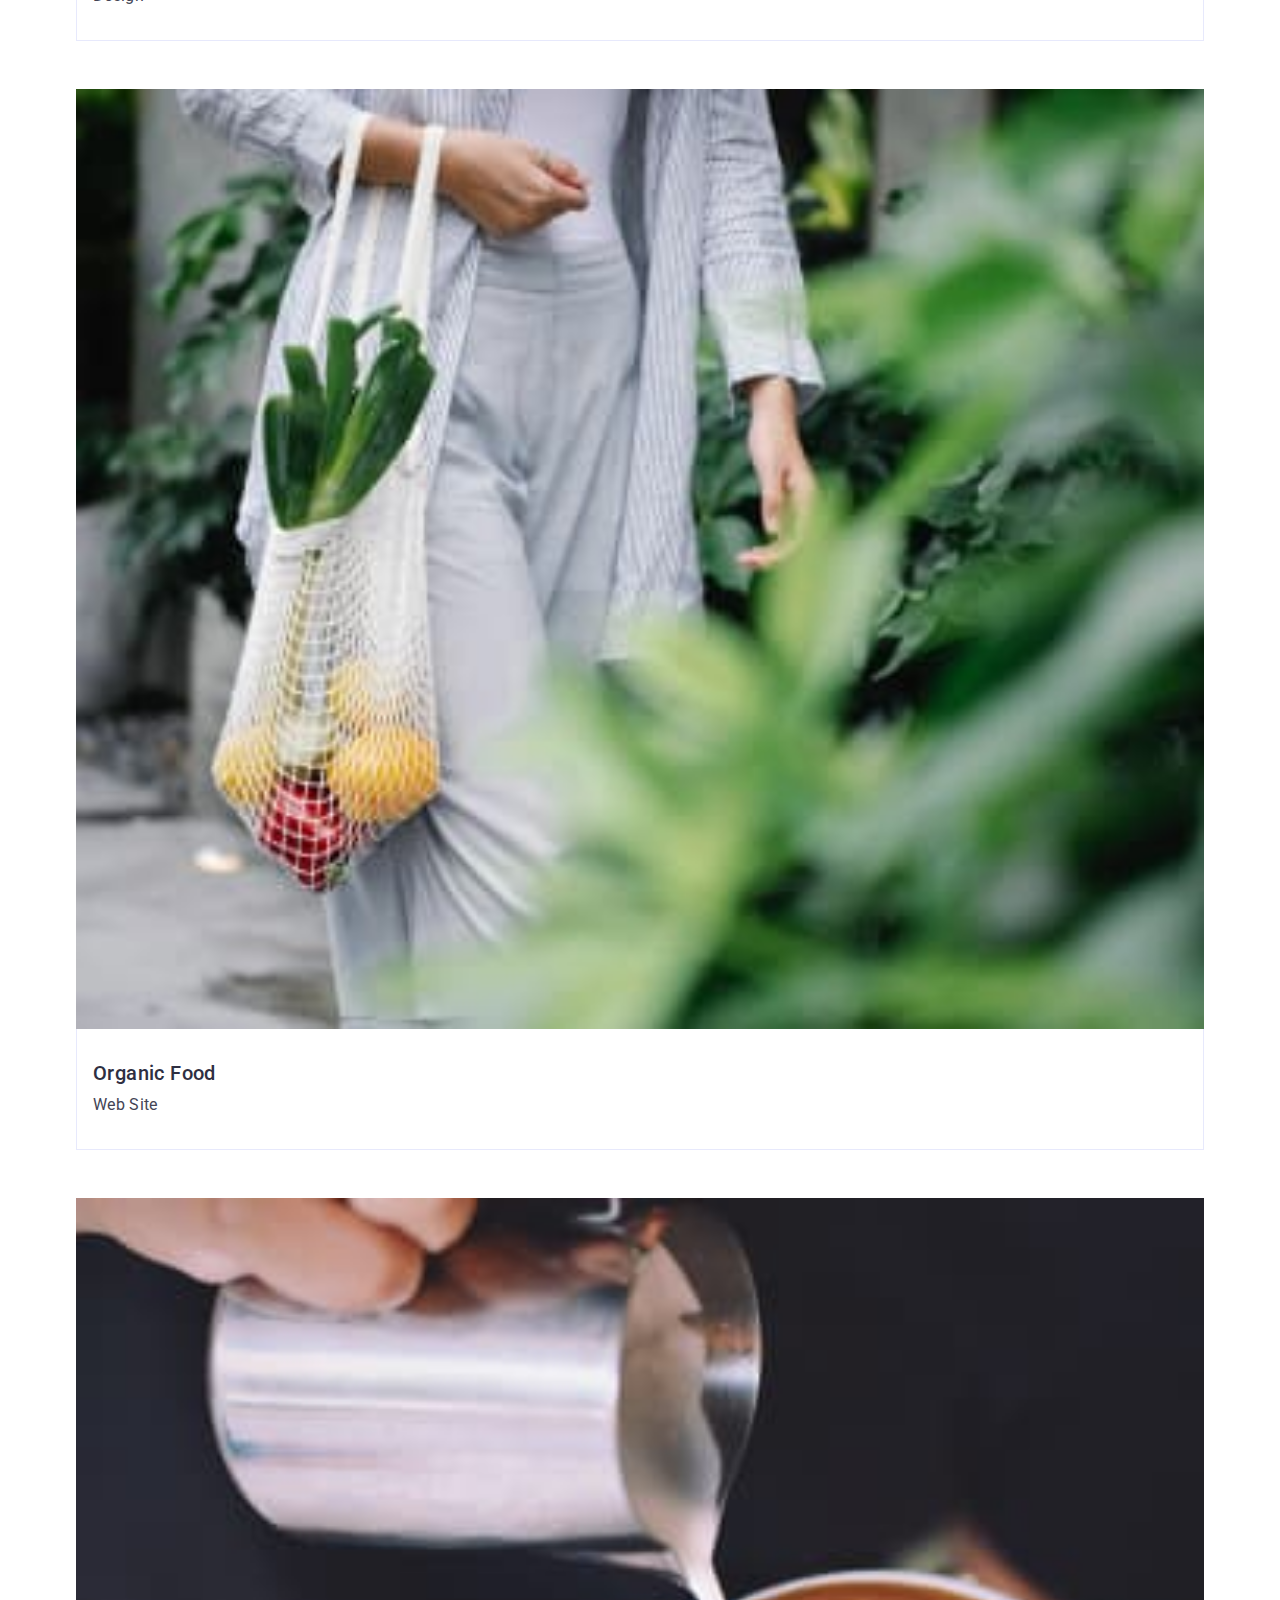
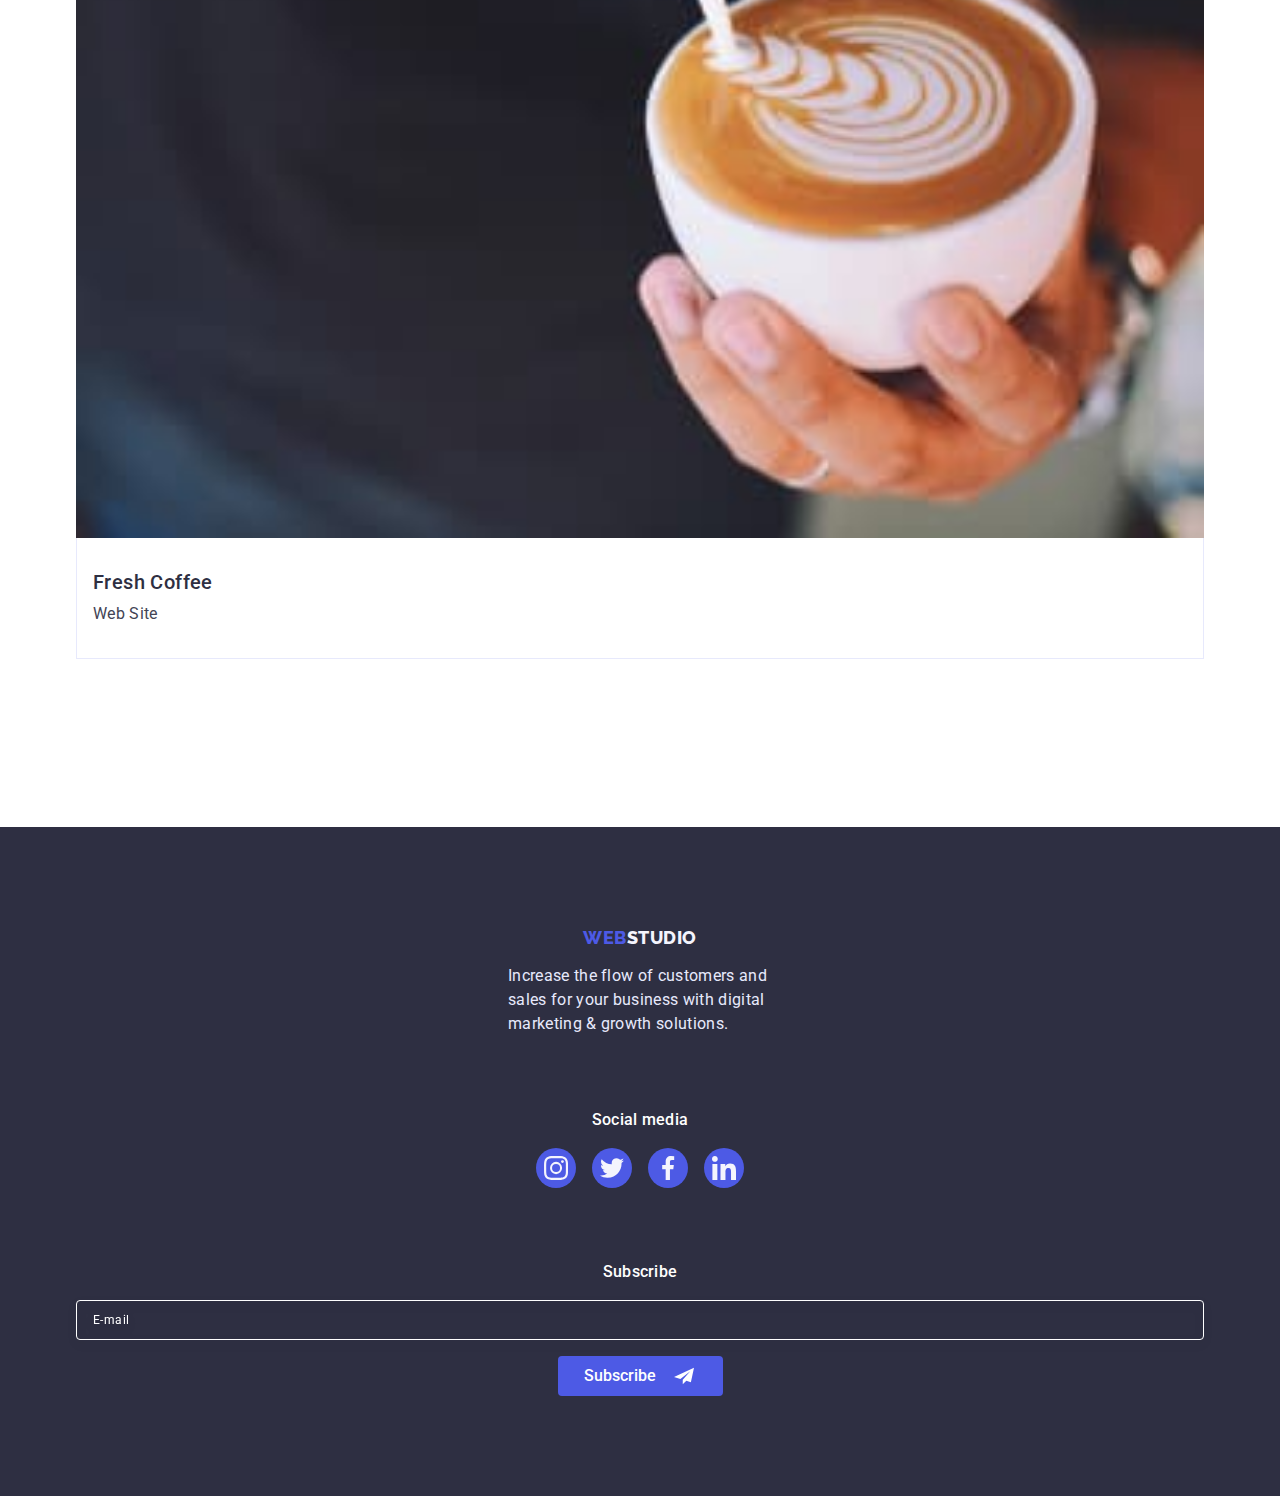
==== commit 20ccd9ce: "finished mobie first adaptive" ====
--- a/portfolio.html
+++ b/portfolio.html
@@ -10,6 +10,7 @@
       <link rel="preconnect" href="https://fonts.gstatic.com" crossorigin />
       <link href="https://fonts.googleapis.com/css2?family=Raleway:wght@800&family=Roboto:wght@400;500;700;900&display=swap" rel="stylesheet" />
       <link rel="stylesheet" href="css/styles.css" />
+      <link rel="stylesheet" href="css/media.css" />
    </head>
    <body>
       <!-- header -->
@@ -18,22 +19,91 @@
             <nav class="header__nav">
                <a href="./index.html" class="header__logo link">Web<span>Studio</span></a>
                <ul class="header__menu-list list">
-                  <li class="header__menu-item"><a href="./index.html" class="header__menu-link link">Studio</a></li>
-                  <li class="header__menu-item active"><a href="./portfolio.html" class="header__menu-link link">Portfolio</a></li>
+                  <li class="header__menu-item">
+                     <a href="./index.html" class="header__menu-link link">Studio</a>
+                  </li>
+                  <li class="header__menu-item active">
+                     <a href="./portfolio.html" class="header__menu-link link">Portfolio</a>
+                  </li>
                   <li class="header__menu-item"><a href="" class="header__menu-link link">Contacts</a></li>
                </ul>
             </nav>
             <address class="header__contacts">
                <ul class="list header__contacts-list">
-                  <li class="header__contacts-item"><a href="mailto:info@devstudio.com" class="header__contacts-link link">info@devstudio.com</a></li>
-                  <li class="header__contacts-item"><a href="tel:+110001111111" class="header__contacts-link link">+11 (000) 111-11-11</a></li>
+                  <li class="header__contacts-item">
+                     <a href="mailto:info@devstudio.com" class="header__contacts-link link">info@devstudio.com</a>
+                  </li>
+                  <li class="header__contacts-item">
+                     <a href="tel:+110001111111" class="header__contacts-link link">+11 (000) 111-11-11</a>
+                  </li>
                </ul>
             </address>
+            <button type="button" class="btn-open-menu" data-menu-open>
+               <svg class="icon-open-menu" width="32" height="22">
+                  <use href="./images/modal/icons.svg#icon-hamburger"></use>
+               </svg>
+            </button>
+         </div>
+         <div class="mob-menu is-hidden" data-menu>
+            <div>
+               <button type="button" class="btn-close-menu" data-menu-close>
+                  <svg class="icon-close-menu" width="8" height="8">
+                     <use href="./images/social-icons.svg#icon-x-button"></use>
+                  </svg>
+               </button>
+               <ul class="mob-nav-list list">
+                  <li class="mob-nav-item"><a class="mob-nav-link link" href="./index.html">Studio</a></li>
+                  <li class="mob-nav-item">
+                     <a class="mob-nav-link active link" href="./portfolio.html">Portfolio</a>
+                  </li>
+                  <li class="mob-nav-item"><a class="mob-nav-link link" href="">Contacts</a></li>
+               </ul>
+            </div>
+            <div>
+               <ul class="mob-menu-list list">
+                  <li class="mob-menu-item">
+                     <a class="menu-tel link" href="tel:+110001111111">+11 (000) 111-11-11</a>
+                  </li>
+                  <li class="mob-menu-item">
+                     <a class="menu-email link" href="mailto:info@devstudio.com">info@devstudio.com</a>
+                  </li>
+               </ul>
+               <ul class="mob-soc-list list">
+                  <li class="mob-soc-item item">
+                     <a href="" class="mob-soc-link link">
+                        <svg width="24" height="24" class="mob-soc-icon">
+                           <use href="./images/social-icons.svg#icon-instagram"></use>
+                        </svg>
+                     </a>
+                  </li>
+                  <li class="mob-soc-item item">
+                     <a href="" class="mob-soc-link link">
+                        <svg width="24" height="24" class="mob-soc-icon">
+                           <use href="./images/social-icons.svg#icon-twitter"></use>
+                        </svg>
+                     </a>
+                  </li>
+                  <li class="mob-soc-item item">
+                     <a href="" class="mob-soc-link link">
+                        <svg width="24" height="24" class="mob-soc-icon">
+                           <use href="./images/social-icons.svg#icon-facebook"></use>
+                        </svg>
+                     </a>
+                  </li>
+                  <li class="mob-soc-item item">
+                     <a href="" class="mob-soc-link link">
+                        <svg width="24" height="24" class="mob-soc-icon">
+                           <use href="./images/social-icons.svg#icon-linkedin"></use>
+                        </svg>
+                     </a>
+                  </li>
+               </ul>
+            </div>
          </div>
       </header>
       <!-- main -->
       <main class="main">
-         <section class="projects">
+         <section class="projects section">
             <h1 class="projects__title" hidden>My portfolio</h1>
             <div class="container">
                <ul class="filter__list list">
@@ -47,7 +117,12 @@
                   <li class="projects__item">
                      <a href="" class="link">
                         <div class="projects__item-wrapper">
-                           <img src="./images/portfolio/banking-app-interface-concept.jpg" alt="banking app interface" class="projects__item-img" width="360" height="300" />
+                           <picture>
+                              <source srcset="./images/portfolio/project-img1.jpg 1x, ./images/portfolio/project-img1-2x.jpg 2x" media="(min-width: 1158px)" />
+                              <source srcset="./images/portfolio/project-img1-tab.jpg 1x, ./images/portfolio/project-img1-tab-2x.jpg 2x" media="(min-width: 768px)" />
+                              <source srcset="./images/portfolio/project-img1-mob.jpg 1x, ./images/portfolio/project-img1-mob-2x.jpg 2x" media="(max-width: 767px)" />
+                              <img src="./images/portfolio/project-img1-mob.jpg" class="project-img" alt="Phone's screens from bank app" width="396" height="400" />
+                           </picture>
                            <p class="project__item-cover-text">14 Stylish and User-Friendly App Design Concepts · Task Manager App · Calorie Tracker App · Exotic Fruit Ecommerce App · Cloud Storage App</p>
                         </div>
                         <div class="project__item-content">
@@ -59,7 +134,12 @@
                   <li class="projects__item">
                      <a href="" class="link">
                         <div class="projects__item-wrapper">
-                           <img src="./images/portfolio/cashless-payment.jpg" alt="using a smartphone to pay" class="projects__item-img" width="360" height="300" />
+                           <picture>
+                              <source srcset="./images/portfolio/project-img2.jpg 1x, ./images/portfolio/project-img2-2x.jpg 2x" media="(min-width: 1158px)" />
+                              <source srcset="./images/portfolio/project-img2-tab.jpg 1x, ./images/portfolio/project-img2-tab-2x.jpg 2x" media="(min-width: 768px)" />
+                              <source srcset="./images/portfolio/project-img2-mob.jpg 1x, ./images/portfolio/project-img2-mob-2x.jpg 2x" media="(max-width: 767px)" />
+                              <img src="./images/portfolio/project-img2-mob.jpg" class="project-img" alt="Phone scanning qr code" width="396" height="400" />
+                           </picture>
                            <p class="project__item-cover-text">14 Stylish and User-Friendly App Design Concepts · Task Manager App · Calorie Tracker App · Exotic Fruit Ecommerce App · Cloud Storage App</p>
                         </div>
                         <div class="project__item-content">
@@ -71,7 +151,12 @@
                   <li class="projects__item">
                      <a href="" class="link">
                         <div class="projects__item-wrapper">
-                           <img src="./images/portfolio/meditaion-app.jpg" alt="meditation app" class="projects__item-img" width="360" height="300" />
+                           <picture>
+                              <source srcset="./images/portfolio/project-img3.jpg 1x, ./images/portfolio/project-img3-2x.jpg 2x" media="(min-width: 1158px)" />
+                              <source srcset="./images/portfolio/project-img3-tab.jpg 1x, ./images/portfolio/project-img3-tab-2x.jpg 2x" media="(min-width: 768px)" />
+                              <source srcset="./images/portfolio/project-img3-mob.jpg 1x, ./images/portfolio/project-img3-mob-2x.jpg 2x" media="(max-width: 767px)" />
+                              <img src="./images/portfolio/project-img3-mob.jpg" class="project-img" alt="Laptop and phone" width="396" height="400" />
+                           </picture>
                            <p class="project__item-cover-text">14 Stylish and User-Friendly App Design Concepts · Task Manager App · Calorie Tracker App · Exotic Fruit Ecommerce App · Cloud Storage App</p>
                         </div>
                         <div class="project__item-content">
@@ -83,7 +168,12 @@
                   <li class="projects__item">
                      <a href="" class="link">
                         <div class="projects__item-wrapper">
-                           <img src="./images/portfolio/taxi-service.jpg" alt="taxi service" class="projects__item-img" width="360" height="300" />
+                           <picture>
+                              <source srcset="./images/portfolio/project-img4.jpg 1x, ./images/portfolio/project-img4-2x.jpg 2x" media="(min-width: 1158px)" />
+                              <source srcset="./images/portfolio/project-img4-tab.jpg 1x, ./images/portfolio/project-img4-tab-2x.jpg 2x" media="(min-width: 768px)" />
+                              <source srcset="./images/portfolio/project-img4-mob.jpg 1x, ./images/portfolio/project-img4-mob-2x.jpg 2x" media="(max-width: 767px)" />
+                              <img src="./images/portfolio/project-img4-mob.jpg" class="project-img" alt="Car's wheel with hands on it" width="396" height="400" />
+                           </picture>
                            <p class="project__item-cover-text">14 Stylish and User-Friendly App Design Concepts · Task Manager App · Calorie Tracker App · Exotic Fruit Ecommerce App · Cloud Storage App</p>
                         </div>
                         <div class="project__item-content">
@@ -95,7 +185,12 @@
                   <li class="projects__item">
                      <a href="" class="link">
                         <div class="projects__item-wrapper">
-                           <img src="./images/portfolio/screen-illustrations.jpg" alt="phone theme illustration" class="projects__item-img" width="360" height="300" />
+                           <picture>
+                              <source srcset="./images/portfolio/project-img5.jpg 1x, ./images/portfolio/project-img5-2x.jpg 2x" media="(min-width: 1158px)" />
+                              <source srcset="./images/portfolio/project-img5-tab.jpg 1x, ./images/portfolio/project-img5-tab-2x.jpg 2x" media="(min-width: 768px)" />
+                              <source srcset="./images/portfolio/project-img5-mob.jpg 1x, ./images/portfolio/project-img5-mob-2x.jpg 2x" media="(max-width: 767px)" />
+                              <img src="./images/portfolio/project-img5-mob.jpg" class="project-img" alt="Full moon on screen illustrations" width="396" height="400" />
+                           </picture>
                            <p class="project__item-cover-text">14 Stylish and User-Friendly App Design Concepts · Task Manager App · Calorie Tracker App · Exotic Fruit Ecommerce App · Cloud Storage App</p>
                         </div>
                         <div class="project__item-content">
@@ -107,7 +202,12 @@
                   <li class="projects__item">
                      <a href="" class="link">
                         <div class="projects__item-wrapper">
-                           <img src="./images/portfolio/online-courses.jpg" alt="girl speaking by video chat" class="projects__item-img" width="360" height="300" />
+                           <picture>
+                              <source srcset="./images/portfolio/project-img6.jpg 1x, ./images/portfolio/project-img6-2x.jpg 2x" media="(min-width: 1158px)" />
+                              <source srcset="./images/portfolio/project-img6-tab.jpg 1x, ./images/portfolio/project-img6-tab-2x.jpg 2x" media="(min-width: 768px)" />
+                              <source srcset="./images/portfolio/project-img6-mob.jpg 1x, ./images/portfolio/project-img6-mob-2x.jpg 2x" media="(max-width: 767px)" />
+                              <img src="./images/portfolio/project-img6-mob.jpg" class="project-img" alt="Girl in glasses with phone" width="396" height="400" />
+                           </picture>
                            <p class="project__item-cover-text">14 Stylish and User-Friendly App Design Concepts · Task Manager App · Calorie Tracker App · Exotic Fruit Ecommerce App · Cloud Storage App</p>
                         </div>
                         <div class="project__item-content">
@@ -119,7 +219,12 @@
                   <li class="projects__item">
                      <a href="" class="link">
                         <div class="projects__item-wrapper">
-                           <img src="./images/portfolio/instagram-stories-concept.jpg" alt="concept of instagram stories" class="projects__item-img" width="360" height="300" />
+                           <picture>
+                              <source srcset="./images/portfolio/project-img7.jpg 1x, ./images/portfolio/project-img7-2x.jpg 2x" media="(min-width: 1158px)" />
+                              <source srcset="./images/portfolio/project-img7-tab.jpg 1x, ./images/portfolio/project-img7-tab-2x.jpg 2x" media="(min-width: 768px)" />
+                              <source srcset="./images/portfolio/project-img7-mob.jpg 1x, ./images/portfolio/project-img7-mob-2x.jpg 2x" media="(max-width: 767px)" />
+                              <img src="./images/portfolio/project-img2-mob.jpg" class="project-img" alt="Instagram stories concept" width="396" height="400" />
+                           </picture>
                            <p class="project__item-cover-text">14 Stylish and User-Friendly App Design Concepts · Task Manager App · Calorie Tracker App · Exotic Fruit Ecommerce App · Cloud Storage App</p>
                         </div>
                         <div class="project__item-content">
@@ -131,7 +236,12 @@
                   <li class="projects__item">
                      <a href="" class="link">
                         <div class="projects__item-wrapper">
-                           <img src="./images/portfolio/organic-food.jpg" alt="girl carry organic food" class="projects__item-img" width="360" height="300" />
+                           <picture>
+                              <source srcset="./images/portfolio/project-img8.jpg 1x, ./images/portfolio/project-img8-2x.jpg 2x" media="(min-width: 1158px)" />
+                              <source srcset="./images/portfolio/project-img8-tab.jpg 1x, ./images/portfolio/project-img8-tab-2x.jpg 2x" media="(min-width: 768px)" />
+                              <source srcset="./images/portfolio/project-img8-mob.jpg 1x, ./images/portfolio/project-img8-mob-2x.jpg 2x" media="(max-width: 767px)" />
+                              <img src="./images/portfolio/project-img8-mob.jpg" class="project-img" alt="Girl with vegetables in shopping bag" width="396" height="400" />
+                           </picture>
                            <p class="project__item-cover-text">14 Stylish and User-Friendly App Design Concepts · Task Manager App · Calorie Tracker App · Exotic Fruit Ecommerce App · Cloud Storage App</p>
                         </div>
                         <div class="project__item-content">
@@ -143,7 +253,12 @@
                   <li class="projects__item">
                      <a href="" class="link">
                         <div class="projects__item-wrapper">
-                           <img src="./images/portfolio/fresh-coffee.jpg" alt="latte art example" class="projects__item-img" width="360" height="300" />
+                           <picture>
+                              <source srcset="./images/portfolio/project-img9.jpg 1x, ./images/portfolio/project-img9-2x.jpg 2x" media="(min-width: 1158px)" />
+                              <source srcset="./images/portfolio/project-img9-tab.jpg 1x, ./images/portfolio/project-img9-tab-2x.jpg 2x" media="(min-width: 768px)" />
+                              <source srcset="./images/portfolio/project-img9-mob.jpg 1x, ./images/portfolio/project-img9-mob-2x.jpg 2x" media="(max-width: 767px)" />
+                              <img src="./images/portfolio/project-img9-mob.jpg" class="project-img" alt="Pouring milk in cup with coffee" width="396" height="400" />
+                           </picture>
                            <p class="project__item-cover-text">14 Stylish and User-Friendly App Design Concepts · Task Manager App · Calorie Tracker App · Exotic Fruit Ecommerce App · Cloud Storage App</p>
                         </div>
                         <div class="project__item-content">
@@ -169,28 +284,28 @@
                   <li class="footer__item">
                      <a href="" class="footer__link">
                         <svg width="24" height="24" class="footer__icon">
-                           <use href="./images/icons.svg#icon-instagram"></use>
+                           <use class="footer-social-icon" href="./images/social-icons.svg#icon-instagram"></use>
                         </svg>
                      </a>
                   </li>
                   <li class="footer__item">
                      <a href="" class="footer__link">
                         <svg width="24" height="24" class="footer__icon">
-                           <use href="./images/icons.svg#icon-twitter"></use>
+                           <use href="./images/social-icons.svg#icon-twitter"></use>
                         </svg>
                      </a>
                   </li>
                   <li class="footer__item">
                      <a href="" class="footer__link">
                         <svg width="24" height="24" class="footer__icon">
-                           <use href="./images/icons.svg#icon-facebook"></use>
+                           <use href="./images/social-icons.svg#icon-facebook"></use>
                         </svg>
                      </a>
                   </li>
                   <li class="footer__item">
                      <a href="" class="footer__link">
                         <svg width="24" height="24" class="footer__icon">
-                           <use href="./images/icons.svg#icon-linkedin"></use>
+                           <use href="./images/social-icons.svg#icon-linkedin"></use>
                         </svg>
                      </a>
                   </li>
@@ -203,12 +318,13 @@
                   <button class="footer__form-button" type="submit">
                      <span>Subscribe</span>
                      <svg class="footer__form-icon" width="24" height="20">
-                        <use href="./images/icons.svg#icon-telegram"></use>
+                        <use href="./images/modal-icons.svg#icon-plane"></use>
                      </svg>
                   </button>
                </form>
             </div>
          </div>
       </footer>
+      <script src="./js/menu.js"></script>
    </body>
 </html>
--- a/css/styles.css
+++ b/css/styles.css
@@ -1,3 +1,20 @@
+:root {
+   --logo-btn-color: #4d5ae5;
+   --hover-color: #404bbf;
+   --accent-color: #2e2f42;
+   --color-green: #31d0aa;
+   --main-color: #434455;
+   --color-light-slate: #8e8f99;
+   --color-footer-text: #e7e9fc;
+   --color-accent-footer: #f4f4fd;
+   --color-white: #ffffff;
+   --color-navy-blue-modal: #2e2f42;
+   --color-grey: #2e2f42;
+   --gap-8: 8px;
+   --gap-24: 24px;
+   --gap-40: 40px;
+}
+
 p,
 h1,
 h2,
@@ -17,18 +34,40 @@
    cursor: pointer;
 }
 
-address {
-   font-style: normal;
-}
-
-body {
-   font-family: 'Open Sans', sans-serif;
-}
-
 img {
    display: block;
    width: 100%;
    height: auto;
+}
+
+.list {
+   list-style: none;
+}
+
+.link {
+   text-decoration: none;
+}
+
+.container {
+   width: 100%;
+   padding-right: 15px;
+   padding-left: 15px;
+   margin: 0 auto;
+}
+
+.section {
+   padding-top: 96px;
+   padding-bottom: 96px;
+}
+
+.subtitle {
+   font-size: 36px;
+   line-height: 1.11;
+   text-align: center;
+   letter-spacing: 0.02em;
+   text-transform: capitalize;
+   color: var(--accent-color);
+   margin-bottom: 72px;
 }
 
 .visually-hidden {
@@ -38,54 +77,25 @@
    margin: -1px;
    border: 0;
    padding: 0;
-
    white-space: nowrap;
    clip-path: inset(100%);
    clip: rect(0 0 0 0);
    overflow: hidden;
 }
 
-.container {
-   max-width: 1158px;
-   padding: 0 15px;
-   margin: 0 auto;
-}
-
-:root {
-   --clr-iris: #4d5ae5;
-   --clr-ocean: #404bbf;
-   --clr-navy-blue: #2e2f42;
-   --clr-green: #31d0aa;
-   --clr-slate: #434455;
-   --clr-light-slate: #8e8f99;
-   --clr-cornflower: #e7e9fc;
-   --clr-cloud: #f4f4fd;
-   --clr-dairy: #fcfcfc;
-   --clr-navy-blue-modal: rgba(46, 47, 66, 0.4);
-   --clr-grey: rgba(46, 47, 66, 0.7);
-}
-
 body {
    font-family: 'Roboto', sans-serif;
-   font-size: 16px;
-   font-weight: 400;
-   line-height: 1.5;
-   letter-spacing: 0.02em;
-   color: var(--clr-slate);
-}
-
-.link {
-   text-decoration: none;
-}
-
-.list {
-   list-style: none;
-}
-
-/* HEADER */
+   color: var(--main-color);
+}
+
+/***** HEADER *****/
 
 .header {
-   border-bottom: 1px solid #e7e9fc;
+   position: relative;
+   padding-top: 24px;
+   padding-bottom: 22px;
+   border-bottom: 1px solid var(--color-footer-text);
+   box-shadow: 0px 2px 1px rgba(46, 47, 66, 0.08), 0px 1px 1px rgba(46, 47, 66, 0.16), 0px 1px 6px rgba(46, 47, 66, 0.08);
 }
 
 .header__content {
@@ -99,582 +109,514 @@
    align-items: center;
 }
 
+.header__nav > .header__logo {
+   margin-right: 76px;
+}
+
 .header__logo {
-   margin: 0 76px 0 0;
    font-family: 'Raleway', sans-serif;
+   font-weight: 800;
    font-size: 18px;
-   font-weight: 800;
    line-height: 1.17;
    letter-spacing: 0.03em;
    text-transform: uppercase;
-   color: var(--clr-iris);
+   color: var(--logo-btn-color);
 }
 
 .header__logo span {
-   color: var(--clr-navy-blue);
+   color: var(--accent-color);
 }
 
 .header__menu-list {
-   display: flex;
-}
-
-.header__menu-item {
-   position: relative;
-   padding: 24px 0;
-   margin: 0 40px 0 0;
+   display: none;
+}
+
+.header__contacts {
+   display: none;
+}
+
+/* MOB MENU */
+
+.btn-open-menu {
+   background-color: transparent;
+   border: none;
+}
+
+.icon-open-menu {
+   stroke: #2e2f42;
+}
+
+.mob-menu {
+   position: fixed;
+   z-index: 100;
+   display: flex;
+   flex-direction: column;
+   justify-content: space-between;
+   top: 0;
+   width: 100%;
+   height: 100%;
+   background-color: var(--color-white);
+   padding: 80px 24px 40px 40px;
+   overflow: auto;
+   transition: opacity, visibility;
+   transition-duration: 300ms;
+   transition-timing-function: linear;
+}
+
+.btn-close-menu {
+   position: absolute;
+   top: 24px;
+   right: 24px;
+   display: flex;
+   justify-content: center;
+   align-items: center;
+   width: 24px;
+   height: 24px;
+   background-color: rgba(231, 233, 252, 0.1);
+   border: 1px solid rgba(46, 47, 66, 0.1);
+   border-radius: 50%;
+}
+
+.icon-close-menu {
+   color: var(--accent-color);
+}
+
+.mob-nav-item:not(:last-child) {
+   margin-bottom: 40px;
+}
+
+.mob-nav-link {
+   font-weight: 700;
+   font-size: 36px;
+   line-height: 1.11;
+   letter-spacing: 0.02em;
+   text-transform: capitalize;
+   color: var(--accent-color);
+}
+
+.active {
+   color: var(--hover-color);
+}
+
+.mob-menu-list {
+   display: flex;
+   flex-direction: column;
+   gap: 40px;
+   margin-bottom: 48px;
+}
+
+.menu-tel {
+   font-weight: 700;
+   font-size: 36px;
+   line-height: 1.11;
+   letter-spacing: 0.02em;
+   text-transform: capitalize;
+   color: var(--logo-btn-color);
+}
+
+.menu-email {
+   font-weight: 500;
+   font-size: 20px;
+   line-height: 1.2;
+   letter-spacing: 0.02em;
+   color: var(--main-color);
+}
+
+.mob-soc-list {
+   display: flex;
+   gap: 56px;
+}
+
+.mob-soc-item {
+   width: 40px;
+   height: 40px;
+}
+
+.mob-soc-link {
+   width: 100%;
+   height: 100%;
+   display: flex;
+   align-items: center;
+   justify-content: center;
+   border-radius: 50%;
+   background-color: var(--logo-btn-color);
+   transition-property: background-color;
+   transition-duration: 250ms;
+   transition-timing-function: cubic-bezier(0.4, 0, 0.2, 1);
+}
+
+/***** HERO *****/
+.hero {
+   background-color: var(--accent-color);
+   background-image: linear-gradient(rgba(46, 47, 66, 0.7), rgba(46, 47, 66, 0.7)), url(../images/hero-bg-mob.jpg);
+   background-repeat: no-repeat;
+   background-position: center;
+   background-size: cover;
+   max-width: 428px;
+   margin: 0 auto;
+   padding-top: 112px;
+   padding-bottom: 112px;
+   text-align: center;
+}
+
+@media (min-device-pixel-ratio: 2), (min-resolution: 192dpi), (min-resolution: 2dppx) {
+   .hero {
+      background-image: linear-gradient(rgba(46, 47, 66, 0.7), rgba(46, 47, 66, 0.7)), url(../images/hero-bg-mob-2x.jpg);
+   }
+}
+
+.hero__title {
+   max-width: 320px;
+   font-size: 36px;
+   line-height: 1.11;
+   text-align: center;
+   letter-spacing: 0.02em;
+   color: var(--color-white);
+   margin-bottom: 72px;
+   margin-right: auto;
+   margin-left: auto;
+}
+
+.hero__button {
+   font-family: inherit;
    font-weight: 500;
    font-size: 16px;
    line-height: 1.5;
-   letter-spacing: 0.02em;
-   color: var(--clr-navy-blue);
-}
-
-.header__menu-item:last-child {
-   margin: 0;
-}
-
-.header__menu-item.active::after {
-   content: '';
-   position: absolute;
-   bottom: -1px;
-   left: 0;
-   width: 100%;
-   height: 4px;
-   background-color: var(--clr-iris);
+   letter-spacing: 0.04em;
+   background-color: var(--logo-btn-color);
+   color: var(--color-white);
+   box-shadow: 0px 4px 4px rgba(0, 0, 0, 0.15);
+   border: none;
    border-radius: 4px;
-}
-
-.header__menu-item a,
-.header__contacts-item a {
-   font-family: inherit;
-   font-weight: 500;
-   font-style: normal;
-   color: var(--clr-navy-blue);
-   text-decoration: none;
-}
-
-.header__menu-link {
-   transition: color 250ms cubic-bezier(0.4, 0, 0.2, 1);
-}
-
-.header__menu-link:hover,
-.header__menu-link:focus {
-   color: var(--clr-ocean);
-}
-
-.header__contacts-item .header__contacts-link {
-   font-weight: 400;
-   letter-spacing: 0.02em;
-   color: var(--clr-slate);
-   transition: color 250ms cubic-bezier(0.4, 0, 0.2, 1);
-}
-
-.header__contacts-link:hover,
-.header__contacts-link:focus {
-   color: var(--clr-ocean);
-}
-
-.header__contacts {
-   font-style: normal;
-}
-
-.header__contacts-list {
-   display: flex;
-}
-
-.header__contacts-item:not(:last-child) {
-   margin: 0 40px 0 0;
-}
-
-/* section HERO */
-
-.hero {
-   padding: 188px 0;
-   background: linear-gradient(rgba(46, 47, 66, 0.7), rgba(46, 47, 66, 0.7)), url('../images/hero-background.png') no-repeat 0 0 / cover;
-}
-
-.hero__container {
-   display: flex;
-   flex-direction: column;
-   align-items: center;
-   justify-content: center;
-}
-
-.hero__title {
-   max-width: 496px;
-   margin: 0 0 48px 0;
-   font-size: 56px;
-   font-weight: 700;
-   line-height: 1.07;
-   letter-spacing: 0.02em;
-   color: #ffffff;
-   text-align: center;
-}
-
-.hero__button {
    padding: 16px 32px;
-   font-family: 'Roboto', sans-serif;
-   font-size: 16px;
-   font-weight: 500;
-   line-height: 1.5;
-   letter-spacing: 0.04em;
-   color: #ffffff;
-   cursor: pointer;
-   background-color: var(--clr-iris);
-   border: none;
-   box-shadow: 0px 4px 4px rgba(0, 0, 0, 0.15);
-   border-radius: 4px;
-   transition: background-color 250ms cubic-bezier(0.4, 0, 0.2, 1);
+   margin: 0 auto;
+   transition-property: background-color, color;
+   transition-duration: 250ms;
+   transition-timing-function: cubic-bezier(0.4, 0, 0.2, 1);
 }
 
 .hero__button:hover,
 .hero__button:focus {
-   background-color: var(--clr-ocean);
-}
-
-/* section FEATURES */
-.features {
-   padding: 120px 0;
+   background-color: var(--hover-color);
+   color: var(--color-white);
+}
+
+/***** SECTION FEATURE *****/
+
+.features__list {
+   display: flex;
+   flex-direction: column;
+   gap: 72px;
+}
+
+.features__img {
+   display: none;
 }
 
 .features__title {
-   margin: 0 0 8px 0;
-   font-size: 20px;
+   font-weight: 700;
+   font-size: 36px;
+   line-height: 1.11;
+   letter-spacing: 0.02em;
+   text-align: center;
+   color: var(--accent-color);
+   margin-bottom: 8px;
+}
+
+.features__text {
    font-weight: 500;
-   line-height: 1.2;
-   letter-spacing: 0.02em;
-   color: var(--clr-navy-blue);
-}
-
-.features__list {
-   display: flex;
-}
-
-.features__item:not(:last-child) {
-   margin: 0 24px 0 0;
-}
-
-.features__img {
-   padding: 24px 100px;
-   margin: 0 0 8px 0;
-   background-color: var(--clr-cloud);
-}
-
-/* section ABOUT US */
+   font-size: 16px;
+   line-height: 1.5;
+   letter-spacing: 0.02em;
+}
+
+/***** ABOUT US *****/
+
 .about-us {
-   padding: 0 0 120px 0;
-}
-
-.about-us__title {
-   margin: 0 0 72px 0;
-   font-size: 36px;
-   font-weight: 700;
-   line-height: 1.11;
-   color: var(--clr-navy-blue);
-   text-transform: capitalize;
-   text-align: center;
+   display: none;
+   padding-top: 0;
 }
 
 .about-us__list {
    display: flex;
-}
-
-.about-us__item:not(:last-child) {
-   margin: 0 24px 0 0;
-}
-
-/* section OUR TEAM */
+   gap: var(--gap-24);
+}
+
+/***** OUR TEAM *****/
+
 .our-team {
-   padding: 120px 0;
-   background-color: var(--clr-cloud);
-}
-
-.our-team__title {
-   margin: 0 0 72px 0;
-   font-size: 36px;
-   font-weight: 700;
-   line-height: 1.11;
-   letter-spacing: 0.02em;
-   color: var(--clr-navy-blue);
-   text-transform: capitalize;
-   text-align: center;
+   background-color: var(--color-accent-footer);
 }
 
 .our-team__list {
-   display: flex;
+   width: 264px;
+   margin: auto;
+   display: flex;
+   flex-wrap: wrap;
+   gap: 72px;
 }
 
 .our-team__item {
-   background-color: #ffffff;
+   width: 100%;
+   background: var(--color-white);
    box-shadow: 0px 1px 6px rgba(46, 47, 66, 0.08), 0px 1px 1px rgba(46, 47, 66, 0.16), 0px 2px 1px rgba(46, 47, 66, 0.08);
    border-radius: 0px 0px 4px 4px;
 }
 
-.our-team__item:not(:last-child) {
-   margin: 0 24px 0 0;
-}
-
-.our-team__item-img {
-   display: block;
-}
-
 .our-team__item-content {
+   display: flex;
+   flex-direction: column;
+   justify-content: center;
+   align-items: center;
+   gap: var(--gap-8);
    padding: 32px 16px;
-   text-align: center;
 }
 
 .our-team__item-title {
-   margin: 0 0 8px 0;
+   font-weight: 500;
    font-size: 20px;
-   font-weight: 500;
    line-height: 1.2;
    letter-spacing: 0.02em;
-   color: var(--clr-navy-blue);
-}
-
-.our-team__text {
-   margin: 0 0 8px 0;
+   color: var(--accent-color);
+}
+
+.our-team__item-text {
+   font-size: 16px;
+   line-height: 1.5;
+   letter-spacing: 0.02em;
+   margin-bottom: 8px;
 }
 
 .our-team__item-soc-list {
    display: flex;
-   align-items: center;
-   justify-content: space-between;
-}
-
-.our-team__item-soc-link {
-   display: flex;
-   align-items: center;
-   justify-content: center;
+   justify-content: center;
+   gap: 24px;
+}
+
+.our-team__item-soc-item {
    width: 40px;
    height: 40px;
-   background-color: var(--clr-iris);
+}
+
+.our-team__item-soc-link {
+   width: 100%;
+   height: 100%;
+   display: flex;
+   align-items: center;
+   justify-content: center;
    border-radius: 50%;
-   transition: background-color 250ms cubic-bezier(0.4, 0, 0.2, 1);
+   background-color: var(--logo-btn-color);
+   transition-property: background-color;
+   transition-duration: 250ms;
+   transition-timing-function: cubic-bezier(0.4, 0, 0.2, 1);
 }
 
 .our-team__item-soc-link:hover,
 .our-team__item-soc-link:focus {
-   background-color: var(--clr-ocean);
-}
-
-.our-team__item-soc-icon {
-   fill: #ffffff;
-}
-
-/* section FILTER */
-.projects {
-   padding: 96px 0 120px 0;
-}
-
-.filter__list {
-   display: flex;
-   align-items: center;
-   justify-content: center;
-   margin: 0 0 72px 0;
-}
-
-.filter__item:not(:last-child) {
-   margin: 0 24px 0 0;
-}
-
-.filter__button {
-   padding: 16px 32px;
-   font-weight: 500;
-   letter-spacing: 0.04em;
-   color: var(--clr-iris);
+   background-color: var(--hover-color);
+}
+
+/***** CUSTOMERS *****/
+
+.customers__list {
+   display: flex;
+   flex-direction: row;
+   justify-content: center;
+   flex-wrap: wrap;
+   align-items: flex-start;
+   padding: 0px;
+   gap: 72px 16px;
+}
+
+.customers__item {
+   width: calc((100% - 16px) / 2);
+   height: 88px;
+}
+
+.customers__icon {
+   fill: var(--color-light-slate);
+   transition-property: fill;
+   transition-duration: 250ms;
+   transition-timing-function: cubic-bezier(0.4, 0, 0.2, 1);
+}
+
+.customers__link {
+   width: 100%;
+   height: 100%;
+   display: flex;
+   justify-content: center;
+   align-items: center;
+   border: 1px solid var(--color-light-slate);
    border-radius: 4px;
-   border: 1px solid #e7e9fc;
-   border-radius: 4px;
-   cursor: pointer;
-   transition: color 250ms cubic-bezier(0.4, 0, 0.2, 1), background-color 250ms cubic-bezier(0.4, 0, 0.2, 1), border-color 250ms cubic-bezier(0.4, 0, 0.2, 1), box-shadow 250ms cubic-bezier(0.4, 0, 0.2, 1);
-}
-
-.filter__button:hover,
-.filter__button:focus {
-   color: #ffffff;
-   background-color: var(--clr-ocean);
-   box-shadow: 0px 3px 1px rgba(0, 0, 0, 0.1), 0px 2px 1px rgba(0, 0, 0, 0.08), 0px 2px 2px rgba(0, 0, 0, 0.12);
-   border-color: transparent;
-}
-
-.projects__list {
-   display: flex;
-   justify-content: space-between;
-   flex-wrap: wrap;
-   padding: 0 0 120px 0;
-   row-gap: 48px;
-   column-gap: 24px;
-}
-
-.projects__item a:hover .project__item-cover-text,
-.projects__item a:focus .project__item-cover-text {
-   transform: translateY(0);
-}
-
-.projects__item-wrapper {
-   position: relative;
-   overflow: hidden;
-}
-
-.project__item-cover-text {
-   position: absolute;
-   top: 0;
-   height: 100%;
-   padding: 40px 32px;
-   color: var(--clr-cloud);
-   background-color: var(--clr-iris);
-   transform: translateY(100%);
-   transition: transform 250ms cubic-bezier(0.4, 0, 0.2, 1);
-}
-
-.projects__item:hover,
-.projects__item:focus {
-   box-shadow: 0px 1px 6px rgba(46, 47, 66, 0.08), 0px 1px 1px rgba(46, 47, 66, 0.16), 0px 2px 1px rgba(46, 47, 66, 0.08);
-}
-
-.projects__item-img {
-   display: block;
-}
-
-.project__item-content {
-   padding: 32px 16px;
-   background-color: #ffffff;
-   border: 1px solid #e7e9fc;
-   border-top: none;
-}
-
-.projects__item-title {
-   margin: 0 0 8px 0;
-   font-size: 20px;
-   font-weight: 500;
-   line-height: 1.2;
-   color: var(--clr-navy-blue);
-}
-
-.projects__item-desc {
-   color: var(--clr-slate);
-}
-
-/* section CUSTOMERS */
-.customers {
-   padding: 120px 0;
-   text-align: center;
-}
-
-.customers__title {
-   margin: 0 0 72px 0;
-   font-size: 36px;
-   font-weight: 700;
-   line-height: 1.1;
-}
-
-.customers__list {
-   display: flex;
-   align-items: center;
-   justify-content: space-between;
-}
-
-.customers__link {
-   display: flex;
-   align-items: center;
-   justify-content: center;
-   padding: 16px 32px;
-   border: 1px solid #8e8f99;
-   border-radius: 4px;
-   transition: border-color 250ms cubic-bezier(0.4, 0, 0.2, 1), fill 250ms cubic-bezier(0.4, 0, 0.2, 1);
+   transition-property: border;
+   transition-duration: 250ms;
+   transition-timing-function: cubic-bezier(0.4, 0, 0.2, 1);
 }
 
 .customers__link:hover,
 .customers__link:focus {
-   border-color: var(--clr-ocean);
-}
-
-.customers__link:hover .customers__icon,
-.customers__link:focus .customers__icon {
-   fill: var(--clr-ocean);
-}
-
-.customers__icon {
-   fill: #afb1b8;
-   transition: fill 250ms cubic-bezier(0.4, 0, 0.2, 1);
-}
-
-/* FOOTER */
+   border: 1px solid var(--hover-color);
+}
+
+.customers__link:hover .customers-icon,
+.customers__link:focus .customers-icon {
+   fill: var(--hover-color);
+}
+
+/***** FOOTER *****/
+
 .footer {
-   padding: 100px 0;
-   background-color: var(--clr-navy-blue);
+   background-color: var(--accent-color);
+   padding-top: 100px;
+   padding-bottom: 100px;
 }
 
 .footer__container {
    display: flex;
+   flex-direction: column;
+   gap: 72px;
 }
 
 .footer__content {
-   max-width: 264px;
-   margin: 0 120px 0 0;
+   width: 264px;
+   margin: auto;
 }
 
 .footer__logo {
-   display: inline-block;
-   margin: 0 0 16px 0;
+   display: block;
+   text-align: center;
+   padding: 0px;
+   margin-bottom: 16px;
+}
+
+.footer__logo span {
+   color: var(--color-accent-footer);
 }
 
 .footer__text {
-   color: var(--clr-cloud);
-}
-
-.header__logo .footer__logo-span {
-   color: var(--clr-cloud);
+   font-size: 16px;
+   line-height: 1.5;
+   letter-spacing: 0.02em;
+   color: var(--color-footer-text);
+}
+
+.footer__social {
+   margin: auto;
+}
+
+.footer__title {
+   font-weight: 500;
+   text-align: center;
+   font-size: 16px;
+   line-height: 1.5;
+   letter-spacing: 0.02em;
+   color: var(--color-white);
+   margin-bottom: 16px;
 }
 
 .footer__list {
    display: flex;
-}
-
-.footer__title {
-   margin: 0 0 16px 0;
-   font-size: 16px;
-   font-weight: 500;
-   line-height: 1.5;
-   color: #ffffff;
-}
-
-.footer__item:not(:last-child) {
-   margin: 0 16px 0 0;
-}
-
-.footer__link {
-   display: flex;
-   align-items: center;
-   justify-content: center;
+   justify-content: center;
+   gap: 16px;
+}
+
+.footer__item {
    width: 40px;
    height: 40px;
-   background-color: rgba(255, 255, 255, 0.1);
-   border-radius: 50%;
-   transition: background-color 250ms cubic-bezier(0.4, 0, 0.2, 1);
+}
+
+.footer__link {
+   width: 40px;
+   height: 40px;
+   display: flex;
+   justify-content: center;
+   align-items: center;
+   padding: 8px;
+   border-radius: 50px;
+   background-color: var(--logo-btn-color);
+   transition-property: background-color;
+   transition-duration: 250ms;
+   transition-timing-function: cubic-bezier(0.4, 0, 0.2, 1);
 }
 
 .footer__link:hover,
 .footer__link:focus {
-   background-color: var(--clr-green);
-}
-
-.footer__icon {
-   fill: #ffffff;
-}
-
-.footer__social {
-   margin: 0 auto 0 0;
+   background-color: var(--color-green);
+}
+
+.footer__subscribe {
+   width: 100%;
 }
 
 .footer__form {
    display: flex;
-   align-items: center;
-   justify-content: center;
+   flex-direction: column;
+   justify-content: center;
+   gap: 16px;
 }
 
 .footer__form-email {
+   font-size: 12px;
+   line-height: 2;
+   display: flex;
+   align-items: center;
+   letter-spacing: 0.04em;
+   color: var(--color-white);
    padding: 8px 16px;
-   margin: 0 24px 0 0;
-   width: 264px;
-   font-size: 12px;
-   font-weight: 400;
-   line-height: 1.9;
-   letter-spacing: 0.04em;
-   color: #ffffff;
-   background-color: transparent;
-   border: 1px solid #ffffff;
+   width: auto;
+   height: 40px;
+   border: 1px solid var(--color-white);
    filter: drop-shadow(0px 4px 4px rgba(0, 0, 0, 0.15));
    border-radius: 4px;
-   transition: border-color 250ms cubic-bezier(0.4, 0, 0.2, 1);
-}
-
-.footer__form-email:focus {
-   border-color: var(--clr-iris);
+   background-color: transparent;
 }
 
 .footer__form-email::placeholder {
-   color: #ffffff;
+   font-size: 12px;
+   line-height: 2;
+   display: flex;
+   align-items: center;
+   letter-spacing: 0.04em;
+   color: var(--color-white);
 }
 
 .footer__form-button {
-   display: inline-flex;
-   align-items: center;
-   justify-content: center;
+   display: flex;
+   justify-content: center;
+   align-items: center;
+   gap: 16px;
+   margin: auto;
    padding: 8px 24px;
-   color: #ffffff;
-   background-color: var(--clr-iris);
+   width: 165px;
+   height: 40px;
+   font-weight: 500;
+   line-height: 1.5;
+   background-color: var(--logo-btn-color);
+   color: var(--color-white);
+   border-color: transparent;
    border-radius: 4px;
-   border: none;
-   cursor: pointer;
-   transition: background-color 250ms cubic-bezier(0.4, 0, 0.2, 1);
+   transition-property: background-color, color;
+   transition-duration: 250ms;
+   transition-timing-function: cubic-bezier(0.4, 0, 0.2, 1);
 }
 
 .footer__form-button:hover,
 .footer__form-button:focus {
-   background-color: var(--clr-ocean);
-}
-
-.footer__form-button span {
-   margin: 0 16px 0 0;
-   font-weight: 500;
-   letter-spacing: 0.04em;
-   line-height: 1.5;
-}
-
-.footer__form-icon {
-   fill: #ffffff;
-}
-
-/* MODAL */
+   background-color: var(--hover-color);
+   color: var(--color-white);
+}
+
+/***** BACKDROP *****/
 
 .backdrop {
    position: fixed;
    top: 0;
-   display: flex;
-   align-items: center;
-   justify-content: center;
    width: 100%;
    height: 100%;
-   background-color: rgba(48, 48, 48, 0.445);
-}
-
-.modal {
-   width: 406px;
-   min-height: 576px;
-   padding: 24px;
-   background-color: var(--clr-dairy);
-   box-shadow: 0px 1px 1px rgba(0, 0, 0, 0.14), 0px 1px 3px rgba(0, 0, 0, 0.12), 0px 2px 1px rgba(0, 0, 0, 0.2);
-   border-radius: 4px;
-}
-
-.modal-close {
-   display: block;
-   padding: 0;
-   margin: 0 0 24px auto;
-   line-height: 0;
-   width: 24px;
-   height: 24px;
-   border-radius: 50%;
-   background: #e7e9fc;
-   border: 1px solid rgba(0, 0, 0, 0.1);
-   cursor: pointer;
-   transition: background-color 250ms cubic-bezier(0.4, 0, 0.2, 1);
-}
-
-.modal-close:hover,
-.modal-close:focus {
-   background-color: var(--clr-ocean);
-}
-
-.modal-close-icon {
-   transition: fill 250ms cubic-bezier(0.4, 0, 0.2, 1);
-}
-
-.modal-close:hover .modal-close-icon,
-.modal-close:focus .modal-close-icon {
-   fill: #ffffff;
+   background-color: rgba(46, 47, 66, 0.4);
+   transition: opacity, visibility;
+   transition-duration: 300ms;
+   transition-timing-function: linear;
 }
 
 .is-hidden {
@@ -683,54 +625,86 @@
    pointer-events: none;
 }
 
-.no-scroll {
-   overflow: hidden;
-}
-
-.modal-title {
-   margin: 0 0 16px 0;
+.modal {
+   position: absolute;
+   top: 50%;
+   left: 50%;
+   padding: 32px;
+   padding-top: 72px;
+   max-width: 392px;
+   width: calc(100% - 36px);
+   height: auto;
+   background-color: #fcfcfc;
+   box-shadow: 0px 1px 1px rgba(0, 0, 0, 0.14), 0px 1px 3px rgba(0, 0, 0, 0.12), 0px 2px 1px rgba(0, 0, 0, 0.2);
+   border-radius: 4px;
+   transform: translate(-50%, -50%) scaleY(1);
+   transition: transform 300ms linear;
+}
+
+.backdrop.is-hidden .modal {
+   transform: translate(-50%, -50%) scaleY(0);
+}
+
+.modal-close {
+   position: absolute;
+   top: 24px;
+   right: 24px;
+   display: flex;
+   justify-content: center;
+   align-items: center;
+   width: 24px;
+   height: 24px;
+   background-color: var(--color-footer-text);
+   border: 1px solid rgba(0, 0, 0, 0.1);
+   border-radius: 50%;
+}
+
+.modal-close:hover,
+.modal-close:focus {
+   background-color: var(--hover-color);
+   border-radius: 50%;
+}
+
+.modal-close:hover .modal-close-icon,
+.modal-close:hover .modal-close-icon {
+   fill: var(--color-white);
+}
+
+.modal-form-text {
+   margin-bottom: 16px;
    font-weight: 500;
-   color: var(--clr-navy-blue);
+   font-size: 16px;
+   line-height: 1.5;
    text-align: center;
-}
-
-.modal-field {
-   margin: 0 0 8px 0;
-}
-
-.modal-field-comment {
-   margin: 0 0 16px 0;
-}
-
-.modal-field-privacy {
-   margin: 0 0 24px 0;
-}
-
-.modal-label-text {
-   display: inline-block;
-   margin: 0 0 8px 0;
+   color: var(--accent-color);
+}
+
+.modal-form-label {
+   display: block;
+   margin-bottom: 4px;
    font-size: 12px;
-   line-height: 1.16;
+   line-height: 1.17;
    letter-spacing: 0.04em;
-   color: var(--clr-light-slate);
-}
-
-.modal-input-wrap {
+   color: var(--color-light-slate);
+}
+
+.input-icon-wrap {
    position: relative;
 }
 
-.modal-input {
+.modal-form-input {
+   padding-left: 38px;
    width: 100%;
    height: 40px;
-   padding: 0 0 0 38px;
+   border: 1px solid rgba(46, 47, 66, 0.4);
+   border-radius: 4px;
+   background-color: transparent;
    font-size: 12px;
-   line-height: 1.16;
-   letter-spacing: 0.04em;
-   color: var(--clr-navy-blue);
-   border: 1px solid #2e2f42;
-   border-radius: 4px;
+   color: var(--accent-color);
    outline: transparent;
-   transition: border-color 250ms cubic-bezier(0.4, 0, 0.2, 1);
+   transition-property: border-color;
+   transition-duration: 250ms;
+   transition-timing-function: cubic-bezier(0.4, 0, 0.2, 1);
 }
 
 .modal-input-icon {
@@ -738,97 +712,237 @@
    top: 50%;
    left: 16px;
    transform: translateY(-50%);
-   fill: var(--clr-navy-blue);
-   transition: fill 250ms cubic-bezier(0.4, 0, 0.2, 1);
-}
-
-.modal-input:focus {
-   border-color: var(--clr-iris);
-}
-
-.modal-input:focus + .modal-input-icon {
-   fill: var(--clr-iris);
+   transition-property: fill;
+   transition-duration: 250ms;
+   transition-timing-function: cubic-bezier(0.4, 0, 0.2, 1);
+}
+
+.input-wraper {
+   margin-bottom: 8px;
+}
+
+.modal-form-input:focus {
+   border-color: var(--logo-btn-color);
+}
+
+.modal-form-input:focus + .modal-input-icon {
+   fill: var(--logo-btn-color);
+}
+
+.textarea-wraper {
+   margin-bottom: 16px;
+}
+
+.modal-textarea {
+   padding: 8px 16px;
+   width: 100%;
+   height: 120px;
+   border: 1px solid rgba(46, 47, 66, 0.4);
+   border-radius: 4px;
+   background-color: transparent;
+   font-size: 12px;
+   color: var(--color-grey);
+   resize: none;
+   outline: transparent;
 }
 
 .modal-textarea:focus {
-   border-color: var(--clr-iris);
-}
-
-.modal-textarea {
-   width: 100%;
-   height: 120px;
-   font-size: 12px;
-   line-height: 1.16;
-   letter-spacing: 0.04em;
-   color: var(--clr-navy-blue);
-   border: 1px solid #999999;
-   border-radius: 5px;
-   background-color: transparent;
-   resize: none;
-   padding: 10px;
-   outline: transparent;
-}
-
-.modal-textarea::placeholder {
-   font-size: 12px;
-   line-height: 1.16;
-   letter-spacing: 0.04em;
-   color: var(--clr-navy-blue-modal);
-}
-
-.check-text {
-   display: flex;
-   align-items: center;
-   gap: 5px;
-   position: relative;
-   font-size: 12px;
-   line-height: 1.333;
-   letter-spacing: 0.04em;
-   color: var(--clr-light-slate);
-}
-
-.check-text a {
-   color: var(--clr-iris);
-}
-
-.check-text span {
+   border-color: var(--logo-btn-color);
+}
+
+.checkbox-wraper {
+   margin-bottom: 24px;
+}
+
+.modal-check:checked + .check-text::before {
    width: 16px;
    height: 16px;
+   background-color: var(--hover-color);
+   border: 1px solid var(--hover-color);
    border-radius: 2px;
+   background-image: url(../images/modal/checked.svg);
+   background-repeat: no-repeat;
+   background-position: center;
+}
+
+.check-text::before {
+   content: '';
+   display: block;
+   width: 16px;
+   height: 16px;
    border: 1px solid rgba(46, 47, 66, 0.4);
-   display: flex;
-   align-items: center;
-   justify-content: center;
-   fill: transparent;
-   transition: background-color 250ms cubic-bezier(0.4, 0, 0.2, 1);
-}
-
-.modal-check:checked + .check-text span {
-   background-color: var(--clr-ocean);
-   border: none;
-   fill: #f4f4fd;
-}
-
-.modal-check:focus + .check-text span {
-   border-color: var(--clr-ocean);
-}
-
-.modal-button {
-   display: block;
-   min-width: 169px;
-   min-height: 56px;
-   margin: 0 auto;
-   padding: 16px 32px;
-   font-weight: 500;
-   color: #ffffff;
-   background-color: var(--clr-iris);
+   border-radius: 2px;
+   transition-property: border-color;
+   transition-duration: 250ms;
+   transition-timing-function: cubic-bezier(0.4, 0, 0.2, 1);
+}
+
+.modal-check:focus + .check-text::before {
+   border-color: var(--hover-color);
+}
+
+.check-text {
+   display: flex;
+   gap: 8px;
+   flex-wrap: wrap;
+   align-items: flex-end;
+   width: 100%;
+   font-weight: 400;
+   font-size: 12px;
+   line-height: 1.17;
+   color: var(--color-light-slate);
+   margin-bottom: 24px;
+}
+
+.privacy-link {
+   font-weight: 400;
+   font-size: 12px;
+   line-height: 1.33;
+   letter-spacing: 0.04em;
+   color: var(--logo-btn-color);
+}
+
+.send-btn {
+   width: 169px;
+   height: 56px;
+   margin: auto;
+   background-color: var(--logo-btn-color);
    box-shadow: 0px 4px 4px rgba(0, 0, 0, 0.15);
    border-radius: 4px;
-   border: none;
-   transition: background-color 250ms cubic-bezier(0.4, 0, 0.2, 1);
-}
-
-.modal-button:hover,
-.modal-button:focus {
-   background-color: var(--clr-ocean);
-}
+   border-color: transparent;
+   color: var(--color-white);
+   font-weight: 500;
+   line-height: 1.5;
+   letter-spacing: 0.04em;
+   display: flex;
+   justify-content: center;
+   align-items: center;
+   padding: 16px 32px;
+   transition-property: background-color, color;
+   transition-duration: 250ms;
+   transition-timing-function: cubic-bezier(0.4, 0, 0.2, 1);
+}
+
+.send-btn:hover,
+.send-btn:focus {
+   background-color: var(--hover-color);
+   color: var(--color-white);
+}
+
+/*--------- PORTFOLIO ---------*/
+
+/***** BUTTON LIST *****/
+
+.filter__button {
+   font-family: inherit;
+   font-weight: 500;
+   font-size: 16px;
+   line-height: 1.5;
+   letter-spacing: 0.04em;
+   background-color: var(--color-accent-footer);
+   color: var(--logo-btn-color);
+   border: 1px solid var(--color-footer-text);
+   border-radius: 4px;
+   padding: 8px 16px;
+   transition-property: background-color, color, box-shadow, border-color;
+   transition-duration: 250ms;
+   transition-timing-function: cubic-bezier(0.4, 0, 0.2, 1);
+}
+
+.filter__button:hover,
+.filter__button:focus {
+   background-color: var(--hover-color);
+   color: var(--color-white);
+   box-shadow: 0px 3px 1px rgba(0, 0, 0, 0.1), 0px 2px 1px rgba(0, 0, 0, 0.08), 0px 2px 2px rgba(0, 0, 0, 0.12);
+   border-color: var(--hover-color);
+}
+
+.filter__list {
+   display: flex;
+   flex-wrap: wrap;
+   flex-direction: row;
+   align-items: flex-start;
+   padding: 0px;
+   gap: var(--gap-24);
+   margin-bottom: 48px;
+}
+
+.projects__item a {
+   display: block;
+   transition-property: box-shadow;
+   transition-duration: 250ms;
+   transition-timing-function: cubic-bezier(0.4, 0, 0.2, 1);
+}
+
+.projects__item a:hover,
+.projects__item a:focus {
+   box-shadow: 0px 1px 6px rgba(46, 47, 66, 0.08), 0px 1px 1px rgba(46, 47, 66, 0.16), 0px 2px 1px rgba(46, 47, 66, 0.08);
+}
+
+/***** PROJECTS LIST *****/
+
+.projects__list {
+   display: flex;
+   flex-direction: column;
+   gap: 48px;
+   padding-top: 48px;
+   padding-bottom: 48px;
+}
+
+.projects__item {
+   width: 100%;
+}
+
+.projects__item a:hover .overlay,
+.projects__item a:focus .overlay {
+   transform: translate(0, 0);
+}
+
+.project__item-content {
+   display: flex;
+   flex-direction: column;
+   justify-content: center;
+   align-items: flex-start;
+   padding: 32px 16px;
+   gap: var(--gap-8);
+   border: 1px solid var(--color-footer-text);
+   border-top: none;
+}
+
+.projects__item-wrapper {
+   position: relative;
+   overflow: hidden;
+}
+
+.project__item-cover-text {
+   position: absolute;
+   top: 0;
+   left: 0;
+   width: 100%;
+   height: 100%;
+   transform: translate(0, 100%);
+   transition-property: transform;
+   transition-duration: 250ms;
+   transition-timing-function: cubic-bezier(0.4, 0, 0.2, 1);
+   padding: 40px 32px;
+   font-size: 16px;
+   line-height: 1.5;
+   letter-spacing: 0.02em;
+   color: var(--color-accent-footer);
+   background: var(--logo-btn-color);
+}
+
+.projects__item-title {
+   font-weight: 500;
+   font-size: 20px;
+   line-height: 1.2;
+   letter-spacing: 0.02em;
+   color: var(--accent-color);
+}
+
+.projects__item-desc {
+   font-size: 16px;
+   line-height: 1.5;
+   letter-spacing: 0.02em;
+   color: var(--main-color);
+}
--- a/css/media.css
+++ b/css/media.css
@@ -0,0 +1,436 @@
+:root {
+   --logo-btn-color: #4d5ae5;
+   --hover-color: #404bbf;
+   --accent-color: #2e2f42;
+   --color-green: #31d0aa;
+   --main-color: #434455;
+   --color-light-slate: #8e8f99;
+   --color-footer-text: #e7e9fc;
+   --color-accent-footer: #f4f4fd;
+   --color-white: #ffffff;
+   --color-navy-blue-modal: #2e2f42;
+   --color-grey: #2e2f42;
+   --gap-8: 8px;
+   --gap-24: 24px;
+   --gap-40: 40px;
+}
+
+/********** MOBILE **********/
+
+@media screen and (min-width: 428px) {
+   .container {
+      width: 426px;
+   }
+}
+
+/********** TABLE **********/
+
+@media screen and (min-width: 768px) {
+   .container {
+      width: 766px;
+   }
+
+   .btn-open-menu {
+      display: none;
+   }
+
+   .main-header {
+      padding-top: 11px;
+      padding-bottom: 11px;
+   }
+
+   .nav-menu {
+      display: flex;
+      gap: var(--gap-40);
+   }
+
+   .nav-link {
+      font-weight: 500;
+      font-size: 16px;
+      line-height: 1.5;
+      letter-spacing: 0.02em;
+      color: var(--accent-color);
+      transition-property: color;
+      transition-duration: 250ms;
+      transition-timing-function: cubic-bezier(0.4, 0, 0.2, 1);
+   }
+
+   .studio-link {
+      color: var(--hover-color);
+   }
+
+   .studio-link::after {
+      content: '';
+      display: block;
+      width: 48px;
+      height: 4px;
+      position: absolute;
+      bottom: -1px;
+      background: #404bbf;
+      border-radius: 2px;
+   }
+
+   .portfolio-link {
+      color: var(--hover-color);
+   }
+
+   .portfolio-link::after {
+      content: '';
+      display: block;
+      width: 66px;
+      height: 4px;
+      position: absolute;
+      bottom: -1px;
+      background: #404bbf;
+      border-radius: 2px;
+   }
+
+   .nav-link:hover,
+   .nav-link:focus,
+   .nav-link:active {
+      color: var(--hover-color);
+   }
+
+   .address-header {
+      display: block;
+      font-style: normal;
+   }
+
+   .address-list {
+      display: flex;
+      flex-direction: column;
+      gap: 12px;
+   }
+
+   .address-info {
+      font-style: normal;
+      font-size: 12px;
+      line-height: 1.17;
+      letter-spacing: 0.04em;
+      color: var(--main-color);
+      transition-property: color;
+      transition-duration: 250ms;
+      transition-timing-function: cubic-bezier(0.4, 0, 0.2, 1);
+   }
+
+   .address-info:is(:hover, :focus) {
+      color: var(--hover-color);
+   }
+
+   /* HERO */
+
+   .hero {
+      background-image: linear-gradient(rgba(46, 47, 66, 0.7), rgba(46, 47, 66, 0.7)), url(../images/hero-bg-tab.jpg);
+      max-width: 768px;
+   }
+
+   @media (min-device-pixel-ratio: 2), (min-resolution: 192dpi), (min-resolution: 2dppx) {
+      .hero {
+         background-image: linear-gradient(rgba(46, 47, 66, 0.7), rgba(46, 47, 66, 0.7)), url(../images/hero-bg-tab-2x.jpg);
+      }
+   }
+
+   .main-title {
+      max-width: 496px;
+      font-size: 56px;
+      line-height: 1.07;
+      margin-bottom: 36px;
+   }
+
+   /* FEATURE TABLET*/
+
+   .feature-list {
+      display: flex;
+      flex-direction: row;
+      flex-wrap: wrap;
+      gap: 72px 24px;
+   }
+
+   .feature-item {
+      width: calc((100% - 24px) / 2);
+   }
+
+   .feature-title {
+      text-align: left;
+   }
+
+   /* OUR TEAM */
+
+   .section-team > .container {
+      width: 582px;
+   }
+
+   .our-team-list {
+      width: 100%;
+      justify-content: center;
+      flex-direction: row;
+      flex-wrap: wrap;
+      gap: 64px 24px;
+   }
+
+   .our-team-item {
+      width: calc((100% - 24px) / 2);
+   }
+
+   /* CUSTOMERS */
+
+   .customers-section > .container {
+      width: 582px;
+   }
+
+   .customers-list {
+      gap: 72px 24px;
+   }
+
+   .customers-item {
+      width: calc((100% - 48px) / 3);
+   }
+
+   /* FOOTER */
+
+   .page-footer > .container {
+      width: 582px;
+   }
+
+   .footer-container {
+      display: flex;
+      flex-direction: row;
+      flex-wrap: wrap;
+      gap: 72px 24px;
+   }
+
+   .footer-content {
+      margin: 0;
+   }
+
+   .footer-logo {
+      text-align-last: left;
+   }
+
+   .footer-header {
+      text-align: left;
+   }
+
+   .footer-social {
+      margin: 0;
+   }
+
+   .footer-subscribe {
+      width: 453px;
+   }
+
+   .footer-input {
+      flex-direction: row;
+      justify-content: start;
+      gap: 24px;
+   }
+
+   .footer-input-email {
+      width: 264px;
+   }
+
+   .subscribe-btn {
+      margin: 0;
+   }
+
+   /* BACKDROP */
+
+   .modal {
+      max-width: 408px;
+   }
+
+   /* PORTFOLIO */
+
+   .projects-section {
+      padding-top: 64px;
+      padding-bottom: 96px;
+   }
+
+   .project-btn-list {
+      justify-content: center;
+      margin-bottom: 64px;
+   }
+
+   .project-btn {
+      padding: 12px 24px;
+   }
+
+   .project-list {
+      flex-direction: row;
+      flex-wrap: wrap;
+      gap: 72px 24px;
+   }
+
+   .project-item {
+      width: calc((100% - 24px) / 2);
+   }
+}
+
+/********** DESKTOP **********/
+
+@media screen and (min-width: 1158px) {
+   .container {
+      width: 1158px;
+   }
+
+   .section {
+      padding-top: 120px;
+      padding-bottom: 120px;
+   }
+
+   /* HEADER */
+
+   .main-header {
+      padding-top: 24px;
+      padding-bottom: 24px;
+   }
+
+   .address-list {
+      display: flex;
+      flex-direction: row;
+      gap: var(--gap-40);
+   }
+
+   .address-info {
+      font-style: normal;
+      font-size: 16px;
+      line-height: 1.5;
+      letter-spacing: 0.02em;
+      color: var(--main-color);
+      transition-property: color;
+      transition-duration: 250ms;
+      transition-timing-function: cubic-bezier(0.4, 0, 0.2, 1);
+   }
+
+   .address-info:is(:hover, :focus) {
+      color: var(--hover-color);
+   }
+
+   .btn-open-menu {
+      display: none;
+   }
+
+   .hero {
+      background-image: linear-gradient(rgba(46, 47, 66, 0.7), rgba(46, 47, 66, 0.7)), url(../images/hero-bg.jpg);
+      max-width: 1440px;
+      padding-top: 188px;
+      padding-bottom: 188px;
+   }
+
+   @media (min-device-pixel-ratio: 2), (min-resolution: 192dpi), (min-resolution: 2dppx) {
+      .hero {
+         background-image: linear-gradient(rgba(46, 47, 66, 0.7), rgba(46, 47, 66, 0.7)), url(../images/hero-bg-2x.jpg);
+      }
+   }
+
+   .main-title {
+      margin-bottom: 48px;
+   }
+
+   /* FEATURE DESKTOP */
+
+   .feature-item {
+      width: calc((100% - 72px) / 4);
+   }
+
+   .feature-title {
+      font-weight: 500;
+      font-size: 20px;
+      line-height: 1.2;
+      letter-spacing: 0.02em;
+      color: var(--accent-color);
+      margin-bottom: 8px;
+   }
+
+   .icon-feature-wrap {
+      display: flex;
+      justify-content: center;
+      align-items: center;
+      background: var(--color-accent-footer);
+      border-radius: 4px;
+      height: 112px;
+      margin-bottom: 8px;
+   }
+
+   .feature-desc {
+      font-weight: 400;
+   }
+
+   /* WE ARE DOING */
+
+   .we-doing-section {
+      display: block;
+      padding-top: 0;
+   }
+
+   .we-doing-list {
+      display: flex;
+      gap: var(--gap-24);
+   }
+
+   /* OUR TEAM */
+
+   .section-team > .container {
+      width: 1158px;
+   }
+
+   .our-team-list {
+      display: flex;
+      gap: var(--gap-24);
+   }
+
+   .our-team-item {
+      width: calc((100% - 72px) / 4);
+   }
+
+   /* CUSTOMERS */
+
+   .customers-section > .container {
+      width: 1158px;
+   }
+
+   .customers-list {
+      gap: 24px;
+   }
+
+   .customers-item {
+      width: calc((100% - 120px) / 6);
+   }
+
+   /* FOOTER */
+
+   .page-footer > .container {
+      width: 1158px;
+   }
+
+   .footer-container {
+      gap: 0;
+   }
+
+   .footer-content {
+      margin-bottom: 0;
+      margin-right: 120px;
+   }
+
+   .footer-social {
+      margin-right: auto;
+   }
+
+   /* PORTFOLIO */
+
+   .projects-section {
+      padding-top: 100px;
+   }
+
+   .project-btn-list {
+      margin-bottom: 72px;
+   }
+
+   .project-list {
+      gap: 48px 24px;
+   }
+
+   .project-item {
+      width: calc((100% - 48px) / 3);
+   }
+}
